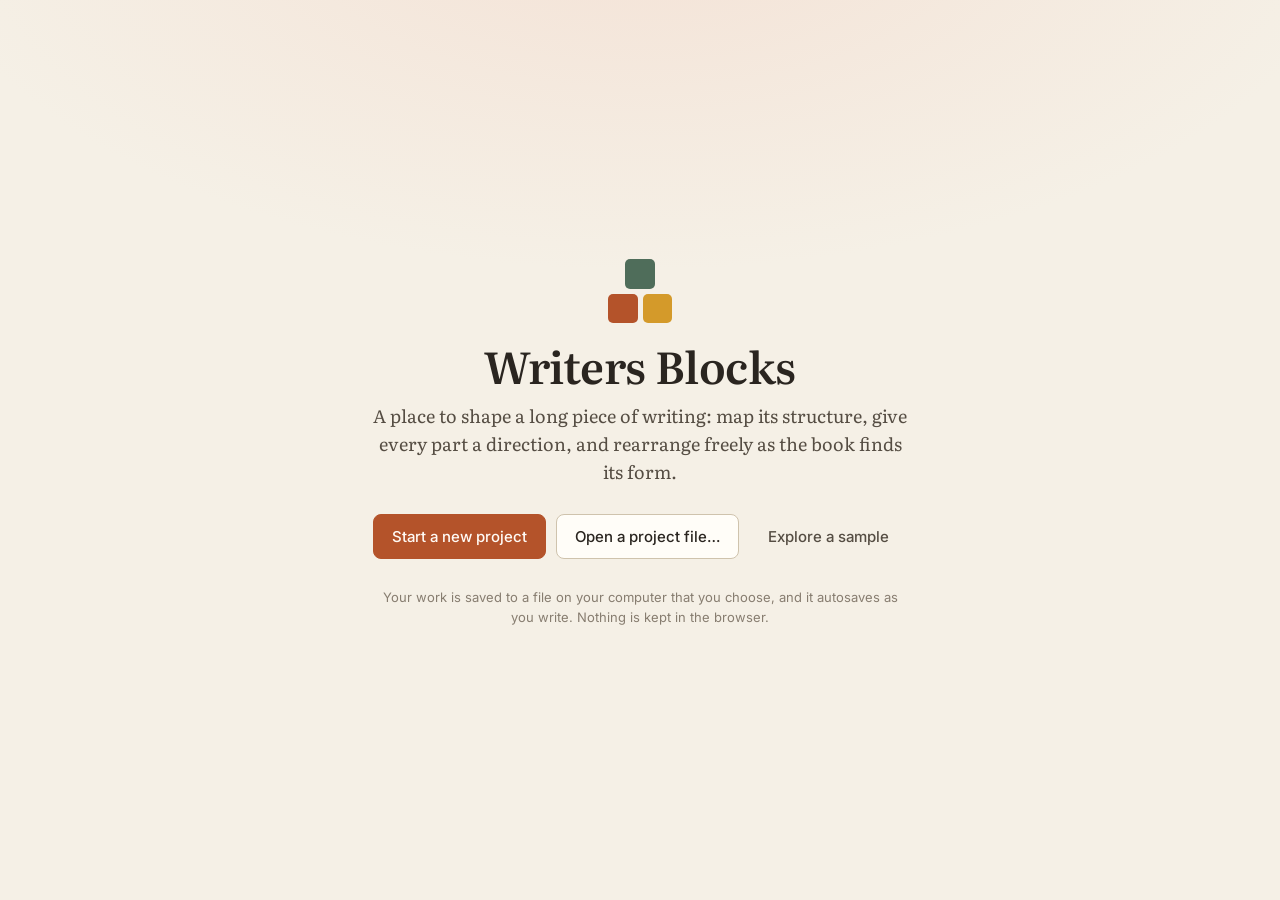
==== index.html @ 1c808b53 "Writers Blocks: structured long-form writing workspace Tree of parts/chapters/sections with synopsis" ====
<!doctype html>
<html lang="en">
<head>
  <meta charset="utf-8">
  <meta name="viewport" content="width=device-width, initial-scale=1">
  <title>Writers Blocks</title>
  <meta name="description" content="Organize, restructure and draft long-form writing: books, stories, essays.">
  <link rel="icon" href="data:image/svg+xml,<svg xmlns='http://www.w3.org/2000/svg' viewBox='0 0 32 32'><rect x='3' y='17' width='12' height='12' rx='2' fill='%23b4532a'/><rect x='17' y='17' width='12' height='12' rx='2' fill='%23d9a441'/><rect x='10' y='3' width='12' height='12' rx='2' fill='%234f6d5a'/></svg>">
  <link rel="preconnect" href="https://fonts.googleapis.com">
  <link rel="preconnect" href="https://fonts.gstatic.com" crossorigin>
  <link href="https://fonts.googleapis.com/css2?family=Inter:wght@400;500;600&family=Literata:ital,opsz,wght@0,7..72,400;0,7..72,600;1,7..72,400&display=swap" rel="stylesheet">
  <link rel="stylesheet" href="css/styles.css">
  <script>
    try { const t = localStorage.getItem('wb-theme'); if (t && t !== 'auto') document.documentElement.dataset.theme = t; } catch {}
  </script>
</head>
<body>
  <div id="app"></div>
  <div id="toast" role="status" aria-live="polite"></div>
  <script type="module" src="js/app.js"></script>
</body>
</html>
---- css/styles.css ----
:root {
  --bg: #f5f0e6;
  --surface: #fffdf8;
  --surface-2: #efe8da;
  --surface-3: #e7dfcd;
  --ink: #2a2520;
  --ink-2: #554d43;
  --muted: #877d70;
  --line: #e1d8c6;
  --line-strong: #cfc3ad;
  --accent: #b4532a;
  --accent-ink: #fffaf5;
  --accent-soft: #f4e2d6;
  --danger: #b3261e;
  --shadow: 0 1px 2px rgb(60 40 20 / .06), 0 4px 14px rgb(60 40 20 / .06);
  --shadow-lg: 0 10px 40px rgb(40 25 10 / .18);

  --s-idea: #a39a88;
  --s-outlined: #5b7fa6;
  --s-drafting: #d49a2a;
  --s-revising: #8a6bb0;
  --s-done: #4f8a5b;

  --t-part: #4f6d5a;
  --t-chapter: #b4532a;
  --t-section: #8a7d6b;

  --ui: 'Inter', system-ui, -apple-system, 'Segoe UI', sans-serif;
  --serif: 'Literata', 'Iowan Old Style', Georgia, serif;
  --editor-size: 19px;
  --radius: 10px;
  color-scheme: light;
}

@media (prefers-color-scheme: dark) {
  :root:not([data-theme="light"]) {
    --bg: #1b1916; --surface: #23201c; --surface-2: #2c2823; --surface-3: #36312a;
    --ink: #ede6d9; --ink-2: #c7bdae; --muted: #948a7a; --line: #38332c; --line-strong: #4a443b;
    --accent: #e27d51; --accent-ink: #1b1916; --accent-soft: #3e2a1f; --danger: #f2887f;
    --shadow: 0 1px 2px rgb(0 0 0 / .3), 0 4px 14px rgb(0 0 0 / .25);
    --s-idea: #8f8676; --t-part: #7fa38b; --t-chapter: #e27d51; --t-section: #a89a86;
    color-scheme: dark;
  }
}
:root[data-theme="dark"] {
  --bg: #1b1916; --surface: #23201c; --surface-2: #2c2823; --surface-3: #36312a;
  --ink: #ede6d9; --ink-2: #c7bdae; --muted: #948a7a; --line: #38332c; --line-strong: #4a443b;
  --accent: #e27d51; --accent-ink: #1b1916; --accent-soft: #3e2a1f; --danger: #f2887f;
  --shadow: 0 1px 2px rgb(0 0 0 / .3), 0 4px 14px rgb(0 0 0 / .25);
  --s-idea: #8f8676; --t-part: #7fa38b; --t-chapter: #e27d51; --t-section: #a89a86;
  color-scheme: dark;
}

* { box-sizing: border-box; }
html, body { margin: 0; height: 100%; }
body { background: var(--bg); color: var(--ink); font: 14px/1.45 var(--ui); -webkit-font-smoothing: antialiased; }
button, input, select, textarea { font: inherit; color: inherit; }
button { cursor: pointer; }
a { color: var(--accent); }
.icon { width: 16px; height: 16px; fill: none; stroke: currentColor; stroke-width: 1.8; stroke-linecap: round; stroke-linejoin: round; flex: none; }
.spacer { flex: 1; }
.muted { color: var(--muted); }
.small { font-size: 12.5px; }
.eyebrow { font-size: 11px; letter-spacing: .08em; text-transform: uppercase; color: var(--muted); font-weight: 600; display: inline-flex; align-items: center; gap: 4px; }
.eyebrow .icon { width: 13px; height: 13px; }
.empty { color: var(--muted); text-align: center; padding: 24px; }
kbd { font: 11px var(--ui); color: var(--muted); }

/* ---------- buttons & inputs ---------- */
.btn { display: inline-flex; align-items: center; gap: 6px; padding: 8px 14px; border-radius: 8px; border: 1px solid var(--line-strong); background: var(--surface); color: var(--ink); font-weight: 500; white-space: nowrap; transition: background .12s, border-color .12s; }
.btn:hover { background: var(--surface-2); }
.btn:disabled { opacity: .45; cursor: default; }
.btn.small { padding: 5px 10px; font-size: 12.5px; }
.btn.primary { background: var(--accent); border-color: var(--accent); color: var(--accent-ink); }
.btn.primary:hover { filter: brightness(1.06); }
.btn.ghost { border-color: transparent; background: transparent; color: var(--ink-2); }
.btn.ghost:hover { background: var(--surface-2); }
.btn.danger { background: var(--danger); border-color: var(--danger); color: #fff; }
.btn.danger-ghost { color: var(--danger); }
.btn .icon { width: 14px; height: 14px; }
.link { background: none; border: 0; padding: 0; color: var(--accent); font-weight: 500; font-size: 12.5px; }
.link:hover { text-decoration: underline; }
.icon-btn { display: inline-grid; place-items: center; width: 32px; height: 32px; border-radius: 8px; border: 0; background: transparent; color: var(--ink-2); }
.icon-btn:hover { background: var(--surface-2); color: var(--ink); }
.icon-btn.small { width: 26px; height: 26px; }
:where(input:not([type=checkbox]):not([type=range]), select, textarea) {
  background: var(--surface); border: 1px solid var(--line); border-radius: 7px; padding: 6px 9px; outline: none; width: 100%;
}
input:focus, select:focus, textarea:focus { border-color: var(--accent); box-shadow: 0 0 0 3px var(--accent-soft); }
textarea { resize: none; line-height: 1.45; }
:focus-visible { outline: 2px solid var(--accent); outline-offset: 2px; }

/* ---------- welcome ---------- */
.welcome { min-height: 100%; display: grid; place-items: center; padding: 32px 16px;
  background: radial-gradient(1200px 600px at 50% -10%, var(--accent-soft), transparent 60%), var(--bg); }
.welcome-card { max-width: 540px; text-align: center; }
.welcome h1 { font: 600 44px/1.1 var(--serif); margin: 18px 0 12px; letter-spacing: -.01em; }
.lede { font: 18px/1.55 var(--serif); color: var(--ink-2); margin: 0 0 28px; }
.welcome-actions { display: flex; flex-wrap: wrap; justify-content: center; gap: 10px; }
.welcome-actions .btn { padding: 11px 18px; font-size: 15px; }
.fine { color: var(--muted); font-size: 13px; margin-top: 28px; line-height: 1.55; }
.logo-blocks { display: inline-grid; grid-template-columns: 1fr 1fr; gap: 5px; width: 64px; }
.logo-blocks i { display: block; aspect-ratio: 1; border-radius: 5px; }
.logo-blocks i:nth-child(1) { grid-column: 1 / span 2; justify-self: center; width: calc(50% - 2.5px); background: var(--t-part); }
.logo-blocks i:nth-child(2) { background: var(--accent); }
.logo-blocks i:nth-child(3) { background: var(--s-drafting); }
.logo-blocks.small { width: 22px; gap: 2px; }
.logo-blocks.small i { border-radius: 2px; }
.logo-blocks.small i:nth-child(1) { width: calc(50% - 1px); }

/* ---------- shell ---------- */
#app { height: 100%; display: flex; flex-direction: column; }
.topbar { display: flex; align-items: center; gap: 10px; padding: 8px 14px; border-bottom: 1px solid var(--line); background: var(--surface); flex: none; }
.brand { display: grid; place-items: center; padding: 0 4px; }
.book-title { border: 1px solid transparent !important; background: transparent !important; font: 600 16px var(--serif) !important; max-width: 280px; box-shadow: none !important; }
.book-title:hover, .book-title:focus { border-color: var(--line) !important; background: var(--surface) !important; }
.tabs { display: flex; background: var(--surface-2); border-radius: 9px; padding: 3px; gap: 2px; }
.tab { border: 0; background: transparent; padding: 5px 13px; border-radius: 7px; color: var(--ink-2); font-weight: 500; font-size: 13px; }
.tab.active { background: var(--surface); color: var(--ink); box-shadow: var(--shadow); }
.status { display: flex; align-items: center; gap: 10px; font-size: 12.5px; color: var(--muted); }
.status .total { font-variant-numeric: tabular-nums; }
.status .saved { display: inline-flex; align-items: center; gap: 3px; max-width: 220px; overflow: hidden; text-overflow: ellipsis; white-space: nowrap; }
.status .saved .icon { color: var(--s-done); width: 14px; height: 14px; }
.status .saved.pending { font-style: italic; }

.menu { position: relative; }
.menu summary { list-style: none; }
.menu summary::-webkit-details-marker { display: none; }
.menu-pop { position: absolute; top: calc(100% + 6px); left: 0; z-index: 20; min-width: 240px; background: var(--surface); border: 1px solid var(--line); border-radius: 10px; box-shadow: var(--shadow-lg); padding: 5px; }
.menu-pop button { display: flex; width: 100%; justify-content: space-between; align-items: center; text-align: left; border: 0; background: none; padding: 7px 10px; border-radius: 6px; }
.menu-pop button:hover { background: var(--surface-2); }
.menu-pop hr { border: 0; border-top: 1px solid var(--line); margin: 4px 0; }

.workspace { flex: 1; min-height: 0; display: grid; grid-template-columns: 270px minmax(0, 1fr) 310px; }
body.focus .binder, body.focus .inspector { display: none; }
body.focus .workspace { grid-template-columns: 1fr; }
body.focus .topbar { opacity: .25; transition: opacity .2s; }
body.focus .topbar:hover { opacity: 1; }
body.focus .direction, body.focus .crumbs, body.focus .contains, body.focus .write-foot { display: none; }

/* ---------- binder ---------- */
.binder { border-right: 1px solid var(--line); background: var(--surface-2); display: flex; flex-direction: column; min-height: 0; }
.binder-search { position: relative; padding: 10px 10px 6px; }
.binder-search .icon { position: absolute; left: 20px; top: 50%; transform: translateY(-30%); color: var(--muted); width: 14px; height: 14px; }
.binder-search input { padding-left: 30px; background: var(--surface); }
.tree { flex: 1; overflow: auto; padding: 4px 6px 16px; }
.row { position: relative; display: flex; align-items: center; gap: 6px; width: 100%; padding: 5px 8px 5px calc(6px + var(--depth, 0) * 16px); border-radius: 7px; cursor: pointer; border: 0; background: none; text-align: left; min-height: 30px; }
.row:hover { background: var(--surface-3); }
.row.selected { background: var(--surface); box-shadow: var(--shadow); }
.row.root { font-weight: 600; font-family: var(--serif); font-size: 15px; margin-bottom: 4px; }
.row.type-part .row-title { font-weight: 600; }
.row.type-chapter .row-title { font-weight: 500; }
.row.type-section .row-title { color: var(--ink-2); }
.row-title { flex: 1; overflow: hidden; text-overflow: ellipsis; white-space: nowrap; }
.row .wc { font-size: 11px; color: var(--muted); font-variant-numeric: tabular-nums; }
.row .type-icon { color: var(--muted); }
.row-add { display: none; border: 0; background: var(--surface); border-radius: 5px; width: 20px; height: 20px; padding: 0; place-items: center; color: var(--ink-2); }
.row-add .icon { width: 13px; height: 13px; }
.row:hover .row-add { display: grid; }
.row:hover .wc { display: none; }
.caret { border: 0; background: none; width: 16px; height: 16px; padding: 0; display: grid; place-items: center; color: var(--muted); transition: transform .15s; }
.caret .icon { width: 12px; height: 12px; }
.caret.open { transform: rotate(90deg); }
.caret.hidden { visibility: hidden; }
.dot { width: 8px; height: 8px; border-radius: 50%; flex: none; background: var(--s-idea); }
.status-idea { --s: var(--s-idea); } .status-outlined { --s: var(--s-outlined); } .status-drafting { --s: var(--s-drafting); } .status-revising { --s: var(--s-revising); } .status-done { --s: var(--s-done); }
.dot[class*=status-] { background: var(--s); }
.add-row { display: flex; align-items: center; gap: 6px; margin: 6px 4px; padding: 6px 8px; border: 1px dashed var(--line-strong); border-radius: 7px; background: none; color: var(--muted); width: calc(100% - 8px); font-size: 12.5px; }
.add-row:hover { color: var(--ink); border-color: var(--muted); }
.notebook-link { border-top: 1px solid var(--line); border-radius: 0; padding: 12px 14px; min-height: 44px; }
.dragging { opacity: .4; }
.drop-before { box-shadow: inset 0 2px 0 var(--accent) !important; }
.drop-after { box-shadow: inset 0 -2px 0 var(--accent) !important; }
.drop-inside { background: var(--accent-soft) !important; outline: 1px dashed var(--accent); }
.card.drop-before { box-shadow: -3px 0 0 var(--accent), var(--shadow) !important; }
.card.drop-after { box-shadow: 3px 0 0 var(--accent), var(--shadow) !important; }

/* ---------- main ---------- */
.main { overflow: auto; min-width: 0; }
.write, .board, .outline, .notebook { padding: 28px clamp(16px, 5vw, 64px) 80px; }
.write { max-width: 820px; margin: 0 auto; }
body.focus .write { padding-top: 12vh; }
.crumbs { display: flex; flex-wrap: wrap; align-items: center; gap: 4px; font-size: 12.5px; color: var(--muted); margin-bottom: 10px; }
.crumb { border: 0; background: none; padding: 2px 4px; border-radius: 4px; color: var(--muted); }
button.crumb:hover { background: var(--surface-2); color: var(--ink); }
.crumb.current { color: var(--ink-2); }
.sep { opacity: .6; }
.title-row { display: flex; align-items: center; gap: 10px; }
.type-badge { font-size: 10.5px; font-weight: 600; text-transform: uppercase; letter-spacing: .08em; padding: 3px 7px; border-radius: 5px; color: #fff; flex: none; }
.type-badge.type-part { background: var(--t-part); }
.type-badge.type-chapter { background: var(--t-chapter); }
.type-badge.type-section { background: var(--t-section); }
.title-input { border: 1px solid transparent !important; background: transparent !important; box-shadow: none !important; font: 600 30px/1.2 var(--serif) !important; padding: 4px 6px !important; margin-left: -6px; }
.title-input:hover { border-color: var(--line) !important; }
.author-input { border: 0 !important; background: transparent !important; box-shadow: none !important; font: italic 16px var(--serif) !important; color: var(--ink-2); padding: 0 !important; margin: 2px 0 18px; }

.direction { margin: 16px 0 18px; background: var(--surface); border: 1px solid var(--line); border-radius: var(--radius); padding: 0 16px; }
.direction summary { cursor: pointer; padding: 11px 0; font-weight: 600; font-size: 12px; letter-spacing: .08em; text-transform: uppercase; color: var(--muted); list-style-position: inside; white-space: nowrap; overflow: hidden; text-overflow: ellipsis; }
.summary-peek { text-transform: none; letter-spacing: 0; font-weight: 400; font-family: var(--serif); font-style: italic; font-size: 14px; }
.direction[open] { padding-bottom: 14px; }
.direction-grid { display: grid; grid-template-columns: 1fr 1fr; gap: 12px; }
.direction-grid.wide { margin: 8px 0 22px; }
.field { display: flex; flex-direction: column; gap: 4px; margin-top: 10px; }
.direction-grid .field { margin-top: 0; }
.field-label { font-size: 11.5px; font-weight: 600; color: var(--ink-2); }
.field textarea { font-family: var(--serif); font-size: 14.5px; background: var(--bg); }
.neighbors { display: grid; grid-template-columns: 1fr 1fr; gap: 12px; margin-top: 12px; }
.neighbor { display: flex; flex-direction: column; gap: 2px; text-align: left; padding: 9px 12px; border: 1px dashed var(--line-strong); border-radius: 8px; background: none; font-size: 13px; min-width: 0; }
.neighbor:not(.empty):hover { border-style: solid; background: var(--bg); }
.neighbor .muted { overflow: hidden; display: -webkit-box; -webkit-line-clamp: 2; -webkit-box-orient: vertical; font-family: var(--serif); }
.neighbor.empty { cursor: default; opacity: .7; }

.contains { margin: 0 0 18px; }
.contains-head { display: flex; justify-content: space-between; align-items: baseline; font-size: 12px; font-weight: 600; letter-spacing: .06em; text-transform: uppercase; color: var(--muted); margin-bottom: 6px; }
.contains-list { list-style: none; margin: 0; padding: 0; border: 1px solid var(--line); border-radius: var(--radius); background: var(--surface); overflow: hidden; }
.contains-list li + li { border-top: 1px solid var(--line); }
.contains-item { display: flex; align-items: baseline; gap: 8px; width: 100%; padding: 9px 12px; border: 0; background: none; text-align: left; }
.contains-item:hover { background: var(--bg); }
.contains-item .muted { flex: 1; overflow: hidden; white-space: nowrap; text-overflow: ellipsis; font-family: var(--serif); }
.contains-item .wc { font-size: 11.5px; color: var(--muted); }

.toolbar { position: sticky; top: 0; z-index: 5; display: flex; align-items: center; gap: 2px; padding: 6px; margin: 0 -6px; background: color-mix(in srgb, var(--bg) 92%, transparent); backdrop-filter: blur(6px); border-bottom: 1px solid var(--line); }
.tb { border: 0; background: none; min-width: 30px; height: 30px; border-radius: 6px; font-family: var(--serif); font-size: 15px; color: var(--ink-2); display: inline-flex; align-items: center; justify-content: center; gap: 5px; }
.tb.wide { padding: 0 9px; font-family: var(--ui); font-size: 12.5px; font-weight: 500; }
.tb:hover { background: var(--surface-2); color: var(--ink); }
.tb-sep { width: 1px; height: 18px; background: var(--line-strong); margin: 0 6px; }
.tb-count { font-size: 12px; color: var(--muted); font-variant-numeric: tabular-nums; }

.editor { min-height: 50vh; outline: none; padding: 22px 0 40px; }
.prose { font: var(--editor-size)/1.75 var(--serif); color: var(--ink); }
.prose p { margin: 0 0 1em; }
.prose h2 { font-size: 1.25em; margin: 1.4em 0 .6em; }
.prose blockquote { margin: 1em 0; padding-left: 1em; border-left: 3px solid var(--line-strong); color: var(--ink-2); font-style: italic; }
.prose hr { border: 0; text-align: center; margin: 1.6em 0; height: 1em; }
.prose hr::after { content: '✱  ✱  ✱'; color: var(--muted); letter-spacing: .4em; font-size: .8em; }
.editor:empty::before { content: attr(data-placeholder); color: var(--muted); font-style: italic; }
.write-foot { display: flex; gap: 8px; justify-content: space-between; border-top: 1px solid var(--line); padding-top: 14px; }

/* overview */
.overview .title-input { font-size: 38px !important; }
.stats { display: grid; grid-template-columns: repeat(4, 1fr); gap: 10px; }
.stat { background: var(--surface); border: 1px solid var(--line); border-radius: var(--radius); padding: 12px 14px; }
.stat-num { font: 600 24px var(--serif); font-variant-numeric: tabular-nums; }
.stat-num.input { border: 0 !important; padding: 0 !important; background: transparent !important; box-shadow: none !important; }
.stat-label { font-size: 12px; color: var(--muted); }
.progress { height: 6px; border-radius: 3px; background: var(--surface-3); overflow: hidden; margin: 14px 0 10px; }
.progress.small { height: 4px; margin: 10px 0 4px; }
.progress-bar { height: 100%; background: var(--accent); border-radius: 3px; transition: width .3s; }
.status-strip { display: flex; gap: 3px; border-radius: 6px; overflow: hidden; }
.seg { background: var(--s); color: #fff; font-size: 11px; font-weight: 600; padding: 4px 8px; white-space: nowrap; overflow: hidden; min-width: 0; }
.section-head { font: 600 13px var(--ui); text-transform: uppercase; letter-spacing: .08em; color: var(--muted); margin: 28px 0 10px; }
.part-cards { display: grid; grid-template-columns: repeat(auto-fill, minmax(220px, 1fr)); gap: 12px; }
.part-card { display: flex; flex-direction: column; gap: 6px; text-align: left; background: var(--surface); border: 1px solid var(--line); border-left: 4px solid var(--t-part); border-radius: var(--radius); padding: 14px; box-shadow: var(--shadow); }
.part-card:hover { border-color: var(--line-strong); border-left-color: var(--t-part); }
.part-card strong { font: 600 17px var(--serif); }
.part-card .muted { font-family: var(--serif); }
.part-card .wc { font-size: 12px; color: var(--muted); margin-top: auto; }
.part-card.add { align-items: center; justify-content: center; flex-direction: row; border: 1px dashed var(--line-strong); box-shadow: none; color: var(--muted); background: none; }

/* ---------- board ---------- */
.board-head { margin-bottom: 18px; }
.board-head h2, .outline-head h2 { font: 600 28px var(--serif); margin: 6px 0 4px; }
.board-head p, .outline-head p { margin: 0; max-width: 70ch; }
.cards { display: grid; grid-template-columns: repeat(auto-fill, minmax(230px, 1fr)); gap: 14px; }
.card { position: relative; display: flex; flex-direction: column; gap: 6px; background: var(--surface); border: 1px solid var(--line); border-top: 4px solid var(--s); border-radius: 8px; padding: 10px 12px 10px; box-shadow: var(--shadow); cursor: grab; min-height: 180px;
  background-image: repeating-linear-gradient(transparent 0 27px, color-mix(in srgb, var(--s-outlined) 12%, transparent) 27px 28px); background-position: 0 58px; }
.card.selected { outline: 2px solid var(--accent); outline-offset: 1px; }
.card-top { display: flex; align-items: center; gap: 6px; font-size: 11.5px; }
.card-num { font-weight: 600; color: var(--muted); }
.pill { font-size: 10.5px; font-weight: 600; color: var(--s); background: color-mix(in srgb, var(--s) 14%, transparent); padding: 1px 7px; border-radius: 99px; }
.card .wc { color: var(--muted); font-variant-numeric: tabular-nums; }
.card input, .card textarea { border: 0; background: transparent; padding: 2px 0; box-shadow: none !important; border-radius: 0; }
.card-title { font: 600 16px var(--serif); }
.card-syn { font: 14px/28px var(--serif); padding: 0 !important; }
.card-purpose { font: italic 13px/1.4 var(--serif); color: var(--ink-2); }
.card-foot { display: flex; gap: 8px; margin-top: auto; padding-top: 4px; }
.card.add { align-items: center; justify-content: center; flex-direction: row; border: 1px dashed var(--line-strong); box-shadow: none; background: none; color: var(--muted); cursor: pointer; font-weight: 500; }
.card.add:hover { color: var(--ink); border-color: var(--muted); }

/* ---------- outline ---------- */
.outline-head { margin-bottom: 16px; }
.seg-control { display: inline-flex; margin-top: 12px; background: var(--surface-2); padding: 3px; border-radius: 8px; }
.seg-control button { border: 0; background: none; padding: 4px 11px; border-radius: 6px; font-size: 12.5px; color: var(--ink-2); }
.seg-control button.active { background: var(--surface); color: var(--ink); box-shadow: var(--shadow); }
.outline-grid { border: 1px solid var(--line); border-radius: var(--radius); background: var(--surface); overflow: hidden; }
.o-row { display: grid; grid-template-columns: minmax(200px, 1.1fr) 1.6fr 1.3fr 110px 70px; align-items: start; border-top: 1px solid var(--line); }
.o-row > * { min-width: 0; }
.o-row.o-head { border-top: 0; background: var(--surface-2); font-size: 11.5px; font-weight: 600; color: var(--muted); text-transform: uppercase; letter-spacing: .06em; }
.o-row.o-head > div { padding: 8px 10px; }
.o-row.selected { background: color-mix(in srgb, var(--accent-soft) 45%, transparent); }
.o-row input, .o-row textarea, .o-row select { border: 0; background: transparent; border-radius: 0; padding: 9px 10px; box-shadow: none !important; }
.o-row textarea { font-family: var(--serif); font-size: 14px; }
.o-row input:focus, .o-row textarea:focus { background: var(--bg); }
.o-title { display: flex; align-items: center; padding-left: calc(10px + var(--depth) * 16px); }
.o-title .dot { margin-right: 2px; }
.o-row.type-part { background: color-mix(in srgb, var(--t-part) 8%, transparent); }
.o-row.type-part .o-title input { font-weight: 700; font-family: var(--serif); font-size: 15px; }
.o-row.type-chapter .o-title input { font-weight: 600; }
.o-words { padding: 10px; text-align: right; font-variant-numeric: tabular-nums; color: var(--ink-2); }
.status-select { color: var(--s) !important; font-weight: 600; font-size: 12.5px; }

/* ---------- notebook ---------- */
.capture-wrap { display: flex; flex-direction: column; gap: 8px; align-items: flex-end; max-width: 760px; margin-bottom: 20px; }
.capture { font: 16px/1.6 var(--serif); padding: 14px 16px !important; background: var(--surface) !important; box-shadow: var(--shadow); border-radius: var(--radius) !important; }
.note-filter { max-width: 300px; margin-bottom: 16px; }
.notes { columns: 260px; column-gap: 14px; }
.note { break-inside: avoid; margin-bottom: 14px; background: #fff7d6; border: 1px solid #eadfb4; border-radius: 4px 4px 12px 4px; padding: 12px 12px 8px; box-shadow: var(--shadow); cursor: grab; transform: rotate(-.3deg); }
.note:nth-child(3n) { transform: rotate(.4deg); background: #fdf0e4; border-color: #ecd9c4; }
.note:nth-child(3n+1) { background: #eef3e6; border-color: #d6e0c8; }
:root[data-theme="dark"] .note { background: #37331f; border-color: #4a4428; }
:root[data-theme="dark"] .note:nth-child(3n) { background: #3a2c22; border-color: #4f3b2d; }
:root[data-theme="dark"] .note:nth-child(3n+1) { background: #2b3325; border-color: #3b4632; }
@media (prefers-color-scheme: dark) {
  :root:not([data-theme="light"]) .note { background: #37331f; border-color: #4a4428; }
  :root:not([data-theme="light"]) .note:nth-child(3n) { background: #3a2c22; border-color: #4f3b2d; }
  :root:not([data-theme="light"]) .note:nth-child(3n+1) { background: #2b3325; border-color: #3b4632; }
}
.note textarea { border: 0; background: transparent; padding: 0; font: 15px/1.55 var(--serif); box-shadow: none !important; }
.note-foot { display: flex; align-items: center; gap: 6px; margin-top: 6px; }
.note .place { width: auto; max-width: 150px; font-size: 12px; padding: 3px 6px; background: transparent; border-color: color-mix(in srgb, var(--ink) 15%, transparent); }

/* ---------- inspector ---------- */
.inspector { border-left: 1px solid var(--line); background: var(--surface); overflow: auto; padding: 14px 16px 40px; display: flex; flex-direction: column; gap: 22px; }
.panel-head { display: flex; flex-direction: column; gap: 2px; margin-bottom: 10px; }
.panel-title { font: 600 16px var(--serif); overflow: hidden; text-overflow: ellipsis; white-space: nowrap; }
.kv { display: grid; grid-template-columns: 70px 1fr; gap: 8px 10px; align-items: center; }
.kv label { font-size: 12px; color: var(--ink-2); font-weight: 500; }
.kv select, .kv input { padding: 5px 8px; }
.actions { display: flex; flex-wrap: wrap; gap: 6px; margin-top: 14px; }
.assistant.off { background: var(--bg); border-radius: var(--radius); padding: 12px; }
.ai-actions { display: flex; flex-direction: column; gap: 6px; }
.ai-btn { display: flex; flex-direction: column; align-items: flex-start; gap: 1px; text-align: left; padding: 8px 10px; border: 1px solid var(--line); border-radius: 8px; background: var(--bg); }
.ai-btn:hover:not(:disabled) { border-color: var(--accent); }
.ai-btn:disabled { opacity: .5; }
.ai-btn strong { font-weight: 600; font-size: 13px; }
.ai-btn span { font-size: 11.5px; color: var(--muted); }
.ask { display: flex; flex-direction: column; gap: 6px; align-items: flex-end; margin-top: 10px; }
.ai-result { margin-top: 14px; border: 1px solid var(--line); border-left: 3px solid var(--accent); border-radius: 8px; padding: 10px 12px; background: var(--bg); font-size: 13.5px; }
.ai-result.loading { display: flex; align-items: center; gap: 10px; color: var(--muted); }
.ai-result-head { display: flex; justify-content: space-between; align-items: center; margin: -4px -6px 4px 0; }
.ai-body { font-family: var(--serif); line-height: 1.55; }
.ai-body p { margin: 0 0 .6em; }
.ai-body h4 { font: 600 13px var(--ui); margin: .8em 0 .3em; }
.ai-body ul, .ai-body ol { padding-left: 1.2em; margin: 0 0 .6em; }
.ai-body li { margin-bottom: .3em; }
.suggest { margin-bottom: 10px; }
.suggest p { font-family: var(--serif); margin: 3px 0 6px; }
.pieces { padding-left: 0; list-style: none; margin: 8px 0 10px; display: flex; flex-direction: column; gap: 8px; }
.pieces label { display: flex; gap: 8px; align-items: flex-start; font-family: var(--serif); font-size: 13px; }
.pieces input { margin-top: 3px; }
.error-text { color: var(--danger); margin: 0; }
.spinner { width: 16px; height: 16px; border: 2px solid var(--line-strong); border-top-color: var(--accent); border-radius: 50%; animation: spin .8s linear infinite; }
@keyframes spin { to { transform: rotate(360deg); } }

/* ---------- dialog & toast ---------- */
dialog.settings { border: 1px solid var(--line); border-radius: 14px; background: var(--surface); color: var(--ink); padding: 20px 22px; width: min(480px, calc(100vw - 32px)); box-shadow: var(--shadow-lg); }
dialog::backdrop { background: rgb(20 15 10 / .35); }
.dlg-head { display: flex; justify-content: space-between; align-items: center; }
.dlg-head h2 { font: 600 22px var(--serif); margin: 0; }
dialog h3 { font-size: 12px; text-transform: uppercase; letter-spacing: .08em; color: var(--muted); margin: 20px 0 10px; }
dialog .kv { grid-template-columns: 90px 1fr; }
.check { display: flex; gap: 8px; align-items: flex-start; margin: 10px 0; font-size: 13.5px; }
.check input { margin-top: 3px; }
.dlg-foot { display: flex; justify-content: flex-end; margin-top: 18px; }

#toast { position: fixed; left: 50%; bottom: 24px; transform: translate(-50%, 20px); opacity: 0; pointer-events: none; transition: .2s; background: var(--ink); color: var(--bg); padding: 10px 16px; border-radius: 10px; display: flex; gap: 14px; align-items: center; box-shadow: var(--shadow-lg); z-index: 50; max-width: calc(100vw - 32px); }
#toast.show { opacity: 1; transform: translate(-50%, 0); pointer-events: auto; }
#toast.error { background: var(--danger); color: #fff; }
#toast .link { color: var(--accent-soft); font-size: 13px; }

/* ---------- responsive ---------- */
@media (max-width: 1180px) {
  .workspace { grid-template-columns: 220px minmax(0, 1fr) 270px; }
}
@media (max-width: 960px) {
  .workspace { display: block; overflow: auto; }
  .binder { max-height: 38vh; border-right: 0; border-bottom: 1px solid var(--line); }
  .main { overflow: visible; }
  .inspector { border-left: 0; border-top: 1px solid var(--line); }
}
@media (max-width: 760px) {
  .topbar { flex-wrap: wrap; }
  .book-title { order: 1; flex: 1; max-width: none; }
  .tabs { order: 3; width: 100%; overflow-x: auto; }
  .status { order: 2; }
  .direction-grid, .neighbors { grid-template-columns: 1fr; }
  .stats { grid-template-columns: 1fr 1fr; }
  .outline-grid { overflow-x: auto; }
  .o-row { min-width: 720px; }
  .title-input { font-size: 24px !important; }
}
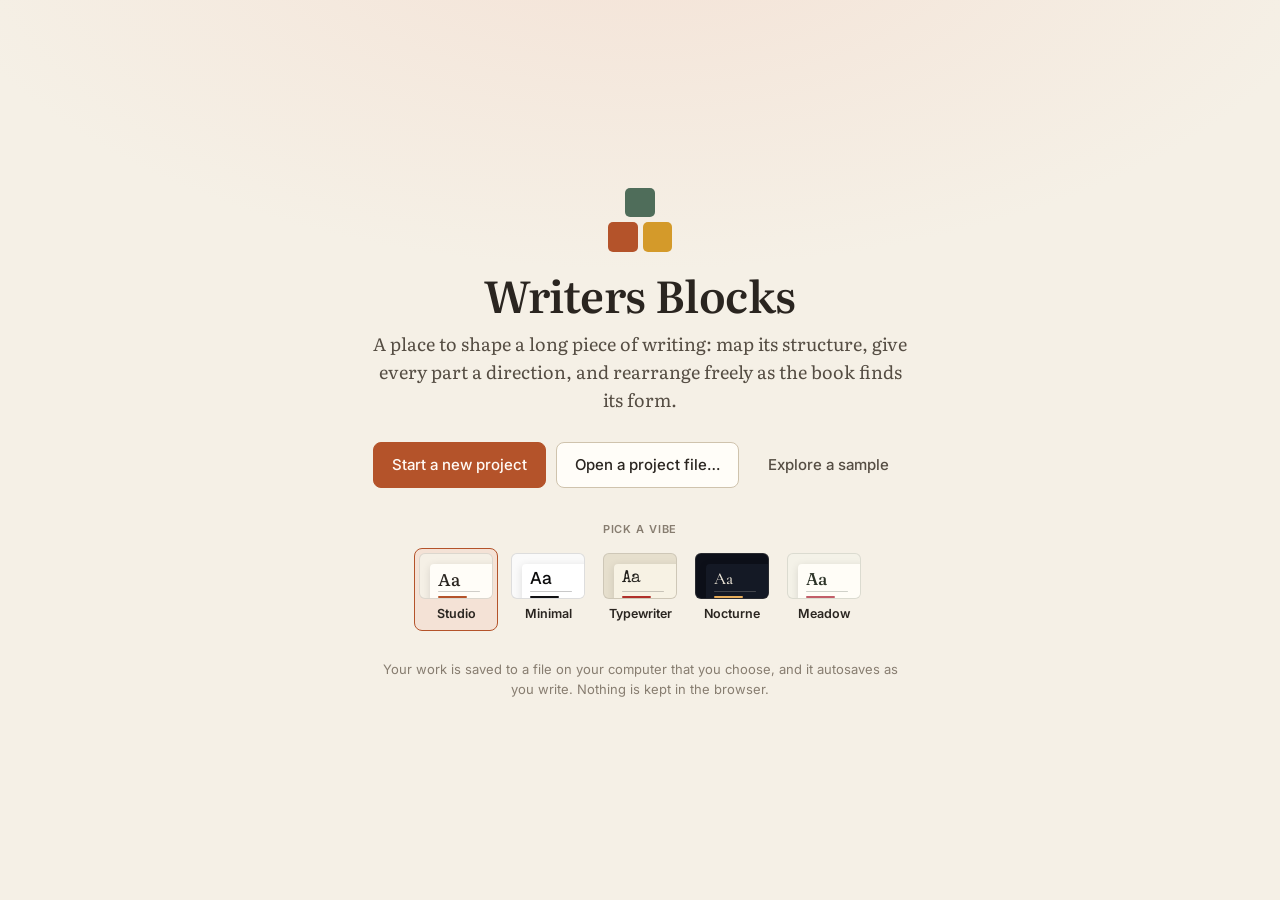
==== commit db86d92d: "Add skins: Studio, Minimal, Typewriter, Nocturne, Meadow Each skin overrides the shared design token" ====
--- a/index.html
+++ b/index.html
@@ -8,10 +8,18 @@
   <link rel="icon" href="data:image/svg+xml,<svg xmlns='http://www.w3.org/2000/svg' viewBox='0 0 32 32'><rect x='3' y='17' width='12' height='12' rx='2' fill='%23b4532a'/><rect x='17' y='17' width='12' height='12' rx='2' fill='%23d9a441'/><rect x='10' y='3' width='12' height='12' rx='2' fill='%234f6d5a'/></svg>">
   <link rel="preconnect" href="https://fonts.googleapis.com">
   <link rel="preconnect" href="https://fonts.gstatic.com" crossorigin>
-  <link href="https://fonts.googleapis.com/css2?family=Inter:wght@400;500;600&family=Literata:ital,opsz,wght@0,7..72,400;0,7..72,600;1,7..72,400&display=swap" rel="stylesheet">
+  <link href="https://fonts.googleapis.com/css2?family=Inter:wght@400;500;600&family=Literata:ital,opsz,wght@0,7..72,400;0,7..72,600;1,7..72,400&family=Geist:wght@400;500;600;700&family=Courier+Prime:ital,wght@0,400;0,700;1,400&family=Special+Elite&family=IBM+Plex+Mono:wght@400;500;600&family=EB+Garamond:ital,wght@0,400;0,600;1,400&family=Cormorant+Garamond:wght@500;600&family=Fraunces:ital,opsz,wght,SOFT,WONK@0,9..144,500,100,1;1,9..144,500,100,1&family=Lora:ital,wght@0,400;0,600;1,400&family=Nunito+Sans:wght@400;600;700&display=swap" rel="stylesheet">
   <link rel="stylesheet" href="css/styles.css">
+  <link rel="stylesheet" href="css/themes.css">
   <script>
-    try { const t = localStorage.getItem('wb-theme'); if (t && t !== 'auto') document.documentElement.dataset.theme = t; } catch {}
+    // Apply skin + light/dark before first paint (app.js keeps these in sync afterwards).
+    (() => {
+      let p = {};
+      try { p = JSON.parse(localStorage.getItem('wb-prefs') || '{}'); } catch {}
+      const d = document.documentElement, skin = p.skin || 'studio', theme = p.theme || 'auto';
+      const dark = skin === 'nocturne' || theme === 'dark' || (theme === 'auto' && matchMedia('(prefers-color-scheme: dark)').matches);
+      d.dataset.skin = skin; d.dataset.mode = dark ? 'dark' : 'light';
+    })();
   </script>
 </head>
 <body>
--- a/css/styles.css
+++ b/css/styles.css
@@ -1,3 +1,6 @@
+/* Design tokens. This block is the "Studio" skin in light mode; every other skin
+   (css/themes.css) overrides the same tokens. Dark mode is [data-mode="dark"], which
+   app.js resolves from the user's choice (auto/light/dark) and the system setting. */
 :root {
   --bg: #f5f0e6;
   --surface: #fffdf8;
@@ -26,34 +29,39 @@
   --t-section: #8a7d6b;
 
   --ui: 'Inter', system-ui, -apple-system, 'Segoe UI', sans-serif;
-  --serif: 'Literata', 'Iowan Old Style', Georgia, serif;
+  --serif: 'Literata', 'Iowan Old Style', Georgia, serif;   /* reading & writing text */
+  --display: var(--serif);                                  /* headings & titles */
+  --display-w: 600;
+  --ui-size: 14px;
   --editor-size: 19px;
+  --prose-scale: 1;
+  --prose-leading: 1.75;
+  --prose-width: 820px;
   --radius: 10px;
+  --radius-sm: 8px;
+  --texture: none;                                          /* background-image over --bg */
+  --glow: var(--accent-soft);                               /* welcome screen wash */
+  --binder-bg: var(--surface-2);
+  --topbar-bg: var(--surface);
+  --note-mix: 38%;
   color-scheme: light;
 }
-
-@media (prefers-color-scheme: dark) {
-  :root:not([data-theme="light"]) {
-    --bg: #1b1916; --surface: #23201c; --surface-2: #2c2823; --surface-3: #36312a;
-    --ink: #ede6d9; --ink-2: #c7bdae; --muted: #948a7a; --line: #38332c; --line-strong: #4a443b;
-    --accent: #e27d51; --accent-ink: #1b1916; --accent-soft: #3e2a1f; --danger: #f2887f;
-    --shadow: 0 1px 2px rgb(0 0 0 / .3), 0 4px 14px rgb(0 0 0 / .25);
-    --s-idea: #8f8676; --t-part: #7fa38b; --t-chapter: #e27d51; --t-section: #a89a86;
-    color-scheme: dark;
-  }
-}
-:root[data-theme="dark"] {
+:root[data-mode="dark"] {
   --bg: #1b1916; --surface: #23201c; --surface-2: #2c2823; --surface-3: #36312a;
   --ink: #ede6d9; --ink-2: #c7bdae; --muted: #948a7a; --line: #38332c; --line-strong: #4a443b;
   --accent: #e27d51; --accent-ink: #1b1916; --accent-soft: #3e2a1f; --danger: #f2887f;
   --shadow: 0 1px 2px rgb(0 0 0 / .3), 0 4px 14px rgb(0 0 0 / .25);
+  --shadow-lg: 0 10px 40px rgb(0 0 0 / .45);
   --s-idea: #8f8676; --t-part: #7fa38b; --t-chapter: #e27d51; --t-section: #a89a86;
+  --note-mix: 20%;
   color-scheme: dark;
 }
+html.skin-switching, html.skin-switching * { transition: background-color .35s, color .35s, border-color .35s, box-shadow .35s !important; }
 
 * { box-sizing: border-box; }
 html, body { margin: 0; height: 100%; }
-body { background: var(--bg); color: var(--ink); font: 14px/1.45 var(--ui); -webkit-font-smoothing: antialiased; }
+body { background: var(--texture), var(--bg); background-attachment: fixed; color: var(--ink); font: var(--ui-size)/1.45 var(--ui); -webkit-font-smoothing: antialiased; }
+::selection { background: color-mix(in srgb, var(--accent) 28%, transparent); }
 button, input, select, textarea { font: inherit; color: inherit; }
 button { cursor: pointer; }
 a { color: var(--accent); }
@@ -67,7 +75,7 @@
 kbd { font: 11px var(--ui); color: var(--muted); }
 
 /* ---------- buttons & inputs ---------- */
-.btn { display: inline-flex; align-items: center; gap: 6px; padding: 8px 14px; border-radius: 8px; border: 1px solid var(--line-strong); background: var(--surface); color: var(--ink); font-weight: 500; white-space: nowrap; transition: background .12s, border-color .12s; }
+.btn { display: inline-flex; align-items: center; gap: 6px; padding: 8px 14px; border-radius: var(--radius-sm); border: 1px solid var(--line-strong); background: var(--surface); color: var(--ink); font-weight: 500; white-space: nowrap; transition: background .12s, border-color .12s; }
 .btn:hover { background: var(--surface-2); }
 .btn:disabled { opacity: .45; cursor: default; }
 .btn.small { padding: 5px 10px; font-size: 12.5px; }
@@ -80,11 +88,11 @@
 .btn .icon { width: 14px; height: 14px; }
 .link { background: none; border: 0; padding: 0; color: var(--accent); font-weight: 500; font-size: 12.5px; }
 .link:hover { text-decoration: underline; }
-.icon-btn { display: inline-grid; place-items: center; width: 32px; height: 32px; border-radius: 8px; border: 0; background: transparent; color: var(--ink-2); }
+.icon-btn { display: inline-grid; place-items: center; width: 32px; height: 32px; border-radius: var(--radius-sm); border: 0; background: transparent; color: var(--ink-2); }
 .icon-btn:hover { background: var(--surface-2); color: var(--ink); }
 .icon-btn.small { width: 26px; height: 26px; }
 :where(input:not([type=checkbox]):not([type=range]), select, textarea) {
-  background: var(--surface); border: 1px solid var(--line); border-radius: 7px; padding: 6px 9px; outline: none; width: 100%;
+  background: var(--surface); border: 1px solid var(--line); border-radius: var(--radius-sm); padding: 6px 9px; outline: none; width: 100%;
 }
 input:focus, select:focus, textarea:focus { border-color: var(--accent); box-shadow: 0 0 0 3px var(--accent-soft); }
 textarea { resize: none; line-height: 1.45; }
@@ -92,9 +100,9 @@
 
 /* ---------- welcome ---------- */
 .welcome { min-height: 100%; display: grid; place-items: center; padding: 32px 16px;
-  background: radial-gradient(1200px 600px at 50% -10%, var(--accent-soft), transparent 60%), var(--bg); }
+  background: radial-gradient(1200px 600px at 50% -10%, var(--glow), transparent 60%), var(--texture), var(--bg); }
 .welcome-card { max-width: 540px; text-align: center; }
-.welcome h1 { font: 600 44px/1.1 var(--serif); margin: 18px 0 12px; letter-spacing: -.01em; }
+.welcome h1 { font: var(--display-w) 44px/1.1 var(--display); margin: 18px 0 12px; letter-spacing: -.01em; }
 .lede { font: 18px/1.55 var(--serif); color: var(--ink-2); margin: 0 0 28px; }
 .welcome-actions { display: flex; flex-wrap: wrap; justify-content: center; gap: 10px; }
 .welcome-actions .btn { padding: 11px 18px; font-size: 15px; }
@@ -110,12 +118,12 @@
 
 /* ---------- shell ---------- */
 #app { height: 100%; display: flex; flex-direction: column; }
-.topbar { display: flex; align-items: center; gap: 10px; padding: 8px 14px; border-bottom: 1px solid var(--line); background: var(--surface); flex: none; }
+.topbar { display: flex; align-items: center; gap: 10px; padding: 8px 14px; border-bottom: 1px solid var(--line); background: var(--topbar-bg); flex: none; position: relative; z-index: 10; }
 .brand { display: grid; place-items: center; padding: 0 4px; }
-.book-title { border: 1px solid transparent !important; background: transparent !important; font: 600 16px var(--serif) !important; max-width: 280px; box-shadow: none !important; }
+.book-title { border: 1px solid transparent !important; background: transparent !important; font: var(--display-w) 16px var(--display) !important; max-width: 280px; box-shadow: none !important; }
 .book-title:hover, .book-title:focus { border-color: var(--line) !important; background: var(--surface) !important; }
-.tabs { display: flex; background: var(--surface-2); border-radius: 9px; padding: 3px; gap: 2px; }
-.tab { border: 0; background: transparent; padding: 5px 13px; border-radius: 7px; color: var(--ink-2); font-weight: 500; font-size: 13px; }
+.tabs { display: flex; background: var(--surface-2); border-radius: var(--radius-sm); padding: 3px; gap: 2px; }
+.tab { border: 0; background: transparent; padding: 5px 13px; border-radius: calc(var(--radius-sm) - 2px); color: var(--ink-2); font-weight: 500; font-size: 13px; }
 .tab.active { background: var(--surface); color: var(--ink); box-shadow: var(--shadow); }
 .status { display: flex; align-items: center; gap: 10px; font-size: 12.5px; color: var(--muted); }
 .status .total { font-variant-numeric: tabular-nums; }
@@ -126,10 +134,36 @@
 .menu { position: relative; }
 .menu summary { list-style: none; }
 .menu summary::-webkit-details-marker { display: none; }
-.menu-pop { position: absolute; top: calc(100% + 6px); left: 0; z-index: 20; min-width: 240px; background: var(--surface); border: 1px solid var(--line); border-radius: 10px; box-shadow: var(--shadow-lg); padding: 5px; }
-.menu-pop button { display: flex; width: 100%; justify-content: space-between; align-items: center; text-align: left; border: 0; background: none; padding: 7px 10px; border-radius: 6px; }
-.menu-pop button:hover { background: var(--surface-2); }
+.menu-pop { position: absolute; top: calc(100% + 6px); left: 0; z-index: 20; min-width: 240px; background: var(--surface); border: 1px solid var(--line); border-radius: var(--radius-sm); box-shadow: var(--shadow-lg); padding: 5px; }
+.menu-pop > button { display: flex; width: 100%; justify-content: space-between; align-items: center; text-align: left; border: 0; background: none; padding: 7px 10px; border-radius: calc(var(--radius-sm) - 2px); }
+.menu-pop > button:hover { background: var(--surface-2); }
 .menu-pop hr { border: 0; border-top: 1px solid var(--line); margin: 4px 0; }
+.menu-pop.right { left: auto; right: 0; }
+.look-pop { width: 340px; padding: 14px; display: flex; flex-direction: column; gap: 10px; }
+.look-foot { display: flex; align-items: center; justify-content: space-between; border-top: 1px solid var(--line); padding-top: 12px; }
+.look-foot .seg-control, .kv .seg-control { margin: 0; justify-self: start; }
+.seg-control button { display: inline-flex; align-items: center; gap: 5px; }
+.seg-control button .icon { width: 13px; height: 13px; }
+.seg-control button:disabled { opacity: .45; cursor: default; }
+
+/* skin picker: each option previews its own colours and type, whatever skin is active */
+.skin-picker { display: grid; grid-template-columns: repeat(auto-fill, minmax(92px, 1fr)); gap: 8px; }
+.skin-opt { display: flex; flex-direction: column; align-items: stretch; gap: 3px; padding: 4px 4px 7px; border: 1px solid transparent; border-radius: var(--radius-sm); background: none; text-align: left; }
+.skin-opt:hover { background: var(--surface-2); }
+.skin-opt.on { border-color: var(--accent); background: var(--accent-soft); }
+.skin-swatch { position: relative; display: block; height: 58px; border-radius: calc(var(--radius-sm) - 2px); background: var(--sw-bg); border: 1px solid color-mix(in srgb, var(--sw-ink) 12%, transparent); overflow: hidden; margin-bottom: 3px; }
+.sw-card { position: absolute; left: 10px; right: -6px; top: 10px; bottom: -6px; background: var(--sw-card); border-radius: 4px; box-shadow: 0 2px 8px rgb(0 0 0 / .12); padding: 6px 8px; display: flex; flex-direction: column; gap: 4px; }
+.sw-card b { font: 500 17px/1 var(--sw-font); color: var(--sw-ink); }
+.sw-card i { display: block; height: 3px; border-radius: 2px; background: color-mix(in srgb, var(--sw-ink) 22%, transparent); width: 80%; }
+.sw-card i + i { width: 55%; background: var(--sw-accent); }
+.skin-name { font-weight: 600; font-size: 12.5px; padding: 0 3px; }
+.skin-vibe { font-size: 11px; color: var(--muted); line-height: 1.3; padding: 0 3px; }
+dialog.settings .skin-picker { margin-bottom: 14px; }
+.vibe { margin-top: 34px; display: flex; flex-direction: column; align-items: center; gap: 10px; }
+.skin-picker.compact { grid-template-columns: repeat(5, 84px); justify-content: center; }
+.skin-picker.compact .skin-swatch { height: 46px; }
+.skin-picker.compact .skin-name { text-align: center; }
+@media (max-width: 520px) { .skin-picker.compact { grid-template-columns: repeat(3, 84px); } }
 
 .workspace { flex: 1; min-height: 0; display: grid; grid-template-columns: 270px minmax(0, 1fr) 310px; }
 body.focus .binder, body.focus .inspector { display: none; }
@@ -139,7 +173,7 @@
 body.focus .direction, body.focus .crumbs, body.focus .contains, body.focus .write-foot { display: none; }
 
 /* ---------- binder ---------- */
-.binder { border-right: 1px solid var(--line); background: var(--surface-2); display: flex; flex-direction: column; min-height: 0; }
+.binder { border-right: 1px solid var(--line); background: var(--binder-bg); display: flex; flex-direction: column; min-height: 0; }
 .binder-search { position: relative; padding: 10px 10px 6px; }
 .binder-search .icon { position: absolute; left: 20px; top: 50%; transform: translateY(-30%); color: var(--muted); width: 14px; height: 14px; }
 .binder-search input { padding-left: 30px; background: var(--surface); }
@@ -147,7 +181,7 @@
 .row { position: relative; display: flex; align-items: center; gap: 6px; width: 100%; padding: 5px 8px 5px calc(6px + var(--depth, 0) * 16px); border-radius: 7px; cursor: pointer; border: 0; background: none; text-align: left; min-height: 30px; }
 .row:hover { background: var(--surface-3); }
 .row.selected { background: var(--surface); box-shadow: var(--shadow); }
-.row.root { font-weight: 600; font-family: var(--serif); font-size: 15px; margin-bottom: 4px; }
+.row.root { font-weight: var(--display-w); font-family: var(--display); font-size: 15px; margin-bottom: 4px; }
 .row.type-part .row-title { font-weight: 600; }
 .row.type-chapter .row-title { font-weight: 500; }
 .row.type-section .row-title { color: var(--ink-2); }
@@ -165,7 +199,7 @@
 .dot { width: 8px; height: 8px; border-radius: 50%; flex: none; background: var(--s-idea); }
 .status-idea { --s: var(--s-idea); } .status-outlined { --s: var(--s-outlined); } .status-drafting { --s: var(--s-drafting); } .status-revising { --s: var(--s-revising); } .status-done { --s: var(--s-done); }
 .dot[class*=status-] { background: var(--s); }
-.add-row { display: flex; align-items: center; gap: 6px; margin: 6px 4px; padding: 6px 8px; border: 1px dashed var(--line-strong); border-radius: 7px; background: none; color: var(--muted); width: calc(100% - 8px); font-size: 12.5px; }
+.add-row { display: flex; align-items: center; gap: 6px; margin: 6px 4px; padding: 6px 8px; border: 1px dashed var(--line-strong); border-radius: var(--radius-sm); background: none; color: var(--muted); width: calc(100% - 8px); font-size: 12.5px; }
 .add-row:hover { color: var(--ink); border-color: var(--muted); }
 .notebook-link { border-top: 1px solid var(--line); border-radius: 0; padding: 12px 14px; min-height: 44px; }
 .dragging { opacity: .4; }
@@ -178,7 +212,7 @@
 /* ---------- main ---------- */
 .main { overflow: auto; min-width: 0; }
 .write, .board, .outline, .notebook { padding: 28px clamp(16px, 5vw, 64px) 80px; }
-.write { max-width: 820px; margin: 0 auto; }
+.write { max-width: var(--prose-width); margin: 0 auto; }
 body.focus .write { padding-top: 12vh; }
 .crumbs { display: flex; flex-wrap: wrap; align-items: center; gap: 4px; font-size: 12.5px; color: var(--muted); margin-bottom: 10px; }
 .crumb { border: 0; background: none; padding: 2px 4px; border-radius: 4px; color: var(--muted); }
@@ -190,7 +224,7 @@
 .type-badge.type-part { background: var(--t-part); }
 .type-badge.type-chapter { background: var(--t-chapter); }
 .type-badge.type-section { background: var(--t-section); }
-.title-input { border: 1px solid transparent !important; background: transparent !important; box-shadow: none !important; font: 600 30px/1.2 var(--serif) !important; padding: 4px 6px !important; margin-left: -6px; }
+.title-input { border: 1px solid transparent !important; background: transparent !important; box-shadow: none !important; font: var(--display-w) 30px/1.2 var(--display) !important; padding: 4px 6px !important; margin-left: -6px; }
 .title-input:hover { border-color: var(--line) !important; }
 .author-input { border: 0 !important; background: transparent !important; box-shadow: none !important; font: italic 16px var(--serif) !important; color: var(--ink-2); padding: 0 !important; margin: 2px 0 18px; }
 
@@ -205,7 +239,7 @@
 .field-label { font-size: 11.5px; font-weight: 600; color: var(--ink-2); }
 .field textarea { font-family: var(--serif); font-size: 14.5px; background: var(--bg); }
 .neighbors { display: grid; grid-template-columns: 1fr 1fr; gap: 12px; margin-top: 12px; }
-.neighbor { display: flex; flex-direction: column; gap: 2px; text-align: left; padding: 9px 12px; border: 1px dashed var(--line-strong); border-radius: 8px; background: none; font-size: 13px; min-width: 0; }
+.neighbor { display: flex; flex-direction: column; gap: 2px; text-align: left; padding: 9px 12px; border: 1px dashed var(--line-strong); border-radius: var(--radius-sm); background: none; font-size: 13px; min-width: 0; }
 .neighbor:not(.empty):hover { border-style: solid; background: var(--bg); }
 .neighbor .muted { overflow: hidden; display: -webkit-box; -webkit-line-clamp: 2; -webkit-box-orient: vertical; font-family: var(--serif); }
 .neighbor.empty { cursor: default; opacity: .7; }
@@ -227,7 +261,7 @@
 .tb-count { font-size: 12px; color: var(--muted); font-variant-numeric: tabular-nums; }
 
 .editor { min-height: 50vh; outline: none; padding: 22px 0 40px; }
-.prose { font: var(--editor-size)/1.75 var(--serif); color: var(--ink); }
+.prose { font: calc(var(--editor-size) * var(--prose-scale))/var(--prose-leading) var(--serif); color: var(--ink); caret-color: var(--accent); }
 .prose p { margin: 0 0 1em; }
 .prose h2 { font-size: 1.25em; margin: 1.4em 0 .6em; }
 .prose blockquote { margin: 1em 0; padding-left: 1em; border-left: 3px solid var(--line-strong); color: var(--ink-2); font-style: italic; }
@@ -240,7 +274,7 @@
 .overview .title-input { font-size: 38px !important; }
 .stats { display: grid; grid-template-columns: repeat(4, 1fr); gap: 10px; }
 .stat { background: var(--surface); border: 1px solid var(--line); border-radius: var(--radius); padding: 12px 14px; }
-.stat-num { font: 600 24px var(--serif); font-variant-numeric: tabular-nums; }
+.stat-num { font: var(--display-w) 24px var(--display); font-variant-numeric: tabular-nums; }
 .stat-num.input { border: 0 !important; padding: 0 !important; background: transparent !important; box-shadow: none !important; }
 .stat-label { font-size: 12px; color: var(--muted); }
 .progress { height: 6px; border-radius: 3px; background: var(--surface-3); overflow: hidden; margin: 14px 0 10px; }
@@ -252,17 +286,17 @@
 .part-cards { display: grid; grid-template-columns: repeat(auto-fill, minmax(220px, 1fr)); gap: 12px; }
 .part-card { display: flex; flex-direction: column; gap: 6px; text-align: left; background: var(--surface); border: 1px solid var(--line); border-left: 4px solid var(--t-part); border-radius: var(--radius); padding: 14px; box-shadow: var(--shadow); }
 .part-card:hover { border-color: var(--line-strong); border-left-color: var(--t-part); }
-.part-card strong { font: 600 17px var(--serif); }
+.part-card strong { font: var(--display-w) 17px var(--display); }
 .part-card .muted { font-family: var(--serif); }
 .part-card .wc { font-size: 12px; color: var(--muted); margin-top: auto; }
 .part-card.add { align-items: center; justify-content: center; flex-direction: row; border: 1px dashed var(--line-strong); box-shadow: none; color: var(--muted); background: none; }
 
 /* ---------- board ---------- */
 .board-head { margin-bottom: 18px; }
-.board-head h2, .outline-head h2 { font: 600 28px var(--serif); margin: 6px 0 4px; }
+.board-head h2, .outline-head h2 { font: var(--display-w) 28px var(--display); margin: 6px 0 4px; }
 .board-head p, .outline-head p { margin: 0; max-width: 70ch; }
 .cards { display: grid; grid-template-columns: repeat(auto-fill, minmax(230px, 1fr)); gap: 14px; }
-.card { position: relative; display: flex; flex-direction: column; gap: 6px; background: var(--surface); border: 1px solid var(--line); border-top: 4px solid var(--s); border-radius: 8px; padding: 10px 12px 10px; box-shadow: var(--shadow); cursor: grab; min-height: 180px;
+.card { position: relative; display: flex; flex-direction: column; gap: 6px; background: var(--surface); border: 1px solid var(--line); border-top: 4px solid var(--s); border-radius: var(--radius-sm); padding: 10px 12px 10px; box-shadow: var(--shadow); cursor: grab; min-height: 180px;
   background-image: repeating-linear-gradient(transparent 0 27px, color-mix(in srgb, var(--s-outlined) 12%, transparent) 27px 28px); background-position: 0 58px; }
 .card.selected { outline: 2px solid var(--accent); outline-offset: 1px; }
 .card-top { display: flex; align-items: center; gap: 6px; font-size: 11.5px; }
@@ -270,7 +304,7 @@
 .pill { font-size: 10.5px; font-weight: 600; color: var(--s); background: color-mix(in srgb, var(--s) 14%, transparent); padding: 1px 7px; border-radius: 99px; }
 .card .wc { color: var(--muted); font-variant-numeric: tabular-nums; }
 .card input, .card textarea { border: 0; background: transparent; padding: 2px 0; box-shadow: none !important; border-radius: 0; }
-.card-title { font: 600 16px var(--serif); }
+.card-title { font: var(--display-w) 16px var(--display); }
 .card-syn { font: 14px/28px var(--serif); padding: 0 !important; }
 .card-purpose { font: italic 13px/1.4 var(--serif); color: var(--ink-2); }
 .card-foot { display: flex; gap: 8px; margin-top: auto; padding-top: 4px; }
@@ -279,8 +313,8 @@
 
 /* ---------- outline ---------- */
 .outline-head { margin-bottom: 16px; }
-.seg-control { display: inline-flex; margin-top: 12px; background: var(--surface-2); padding: 3px; border-radius: 8px; }
-.seg-control button { border: 0; background: none; padding: 4px 11px; border-radius: 6px; font-size: 12.5px; color: var(--ink-2); }
+.seg-control { display: inline-flex; margin-top: 12px; background: var(--surface-2); padding: 3px; border-radius: var(--radius-sm); }
+.seg-control button { border: 0; background: none; padding: 4px 11px; border-radius: calc(var(--radius-sm) - 2px); font-size: 12.5px; color: var(--ink-2); }
 .seg-control button.active { background: var(--surface); color: var(--ink); box-shadow: var(--shadow); }
 .outline-grid { border: 1px solid var(--line); border-radius: var(--radius); background: var(--surface); overflow: hidden; }
 .o-row { display: grid; grid-template-columns: minmax(200px, 1.1fr) 1.6fr 1.3fr 110px 70px; align-items: start; border-top: 1px solid var(--line); }
@@ -294,7 +328,7 @@
 .o-title { display: flex; align-items: center; padding-left: calc(10px + var(--depth) * 16px); }
 .o-title .dot { margin-right: 2px; }
 .o-row.type-part { background: color-mix(in srgb, var(--t-part) 8%, transparent); }
-.o-row.type-part .o-title input { font-weight: 700; font-family: var(--serif); font-size: 15px; }
+.o-row.type-part .o-title input { font-weight: var(--display-w); font-family: var(--display); font-size: 15px; }
 .o-row.type-chapter .o-title input { font-weight: 600; }
 .o-words { padding: 10px; text-align: right; font-variant-numeric: tabular-nums; color: var(--ink-2); }
 .status-select { color: var(--s) !important; font-weight: 600; font-size: 12.5px; }
@@ -304,32 +338,96 @@
 .capture { font: 16px/1.6 var(--serif); padding: 14px 16px !important; background: var(--surface) !important; box-shadow: var(--shadow); border-radius: var(--radius) !important; }
 .note-filter { max-width: 300px; margin-bottom: 16px; }
 .notes { columns: 260px; column-gap: 14px; }
-.note { break-inside: avoid; margin-bottom: 14px; background: #fff7d6; border: 1px solid #eadfb4; border-radius: 4px 4px 12px 4px; padding: 12px 12px 8px; box-shadow: var(--shadow); cursor: grab; transform: rotate(-.3deg); }
-.note:nth-child(3n) { transform: rotate(.4deg); background: #fdf0e4; border-color: #ecd9c4; }
-.note:nth-child(3n+1) { background: #eef3e6; border-color: #d6e0c8; }
-:root[data-theme="dark"] .note { background: #37331f; border-color: #4a4428; }
-:root[data-theme="dark"] .note:nth-child(3n) { background: #3a2c22; border-color: #4f3b2d; }
-:root[data-theme="dark"] .note:nth-child(3n+1) { background: #2b3325; border-color: #3b4632; }
-@media (prefers-color-scheme: dark) {
-  :root:not([data-theme="light"]) .note { background: #37331f; border-color: #4a4428; }
-  :root:not([data-theme="light"]) .note:nth-child(3n) { background: #3a2c22; border-color: #4f3b2d; }
-  :root:not([data-theme="light"]) .note:nth-child(3n+1) { background: #2b3325; border-color: #3b4632; }
-}
+.nb-controls { display: flex; flex-wrap: wrap; align-items: center; gap: 10px; margin-top: 12px; }
+.nb-controls .seg-control { margin-top: 0; }
+.note-filter { max-width: 240px; }
+.note-scope { width: auto; }
+.zoom { display: inline-flex; align-items: center; gap: 2px; }
+.zoom .link { min-width: 44px; text-align: center; }
+.canvas-tips { margin: 10px 0 0; }
+.canvas-tips .icon { width: 13px; height: 13px; vertical-align: -2px; }
+
+/* note colours: one hue per swatch, mixed into the skin's surface so they suit every skin and mode */
+.c-yellow { --n-hue: #f2cf4a; } .c-peach { --n-hue: #f4a077; } .c-green { --n-hue: #9cc47f; } .c-blue { --n-hue: #82acd9; } .c-lilac { --n-hue: #b89ae0; }
+.c-yellow, .c-peach, .c-green, .c-blue, .c-lilac { --n-bg: color-mix(in oklab, var(--n-hue, transparent) var(--note-mix), var(--surface)); --n-line: color-mix(in oklab, var(--n-hue, transparent) calc(var(--note-mix) + 18%), var(--surface)); }
+.c-label  { --n-bg: transparent; --n-line: transparent; }
+
+.note { break-inside: avoid; margin-bottom: 14px; background: var(--n-bg); border: 1px solid var(--n-line); border-radius: 4px 4px 12px 4px; padding: 10px 12px 8px; box-shadow: var(--shadow); cursor: grab; }
 .note textarea { border: 0; background: transparent; padding: 0; font: 15px/1.55 var(--serif); box-shadow: none !important; }
-.note-foot { display: flex; align-items: center; gap: 6px; margin-top: 6px; }
-.note .place { width: auto; max-width: 150px; font-size: 12px; padding: 3px 6px; background: transparent; border-color: color-mix(in srgb, var(--ink) 15%, transparent); }
+.note.c-label { box-shadow: none; border: 1px dashed transparent; padding-left: 4px; }
+.note.c-label:hover, .note.c-label:focus-within { border-color: var(--line-strong); }
+.note.c-label textarea { font: var(--display-w) 24px/1.25 var(--display); color: var(--ink-2); }
+.note-chips { display: flex; flex-wrap: wrap; gap: 4px; margin-bottom: 6px; }
+.chip { font-size: 11px; line-height: 1.3; padding: 2px 7px; border-radius: 99px; border: 0; background: color-mix(in srgb, var(--ink) 8%, transparent); color: var(--ink-2); max-width: 100%; overflow: hidden; text-overflow: ellipsis; white-space: nowrap; }
+button.chip:hover { background: color-mix(in srgb, var(--ink) 14%, transparent); }
+.chip.src { color: var(--muted); }
+.note-foot { display: flex; align-items: center; gap: 4px; margin-top: 6px; }
+.swatches { display: flex; gap: 3px; }
+.sw { width: 14px; height: 14px; border-radius: 50%; padding: 0; border: 1px solid color-mix(in srgb, var(--ink) 25%, transparent); background: var(--n-bg); font: 700 9px/12px var(--serif); color: var(--ink-2); }
+.sw.c-label { background: var(--surface); }
+.sw.on { outline: 2px solid var(--accent); outline-offset: 1px; }
+.note .place { width: 92px; font-size: 11.5px; padding: 2px 4px; background: transparent; border-color: color-mix(in srgb, var(--ink) 15%, transparent); }
+.note.static { cursor: default; margin: 0; box-shadow: none; }
+.note.static p { margin: 0; font: 15px/1.55 var(--serif); white-space: pre-wrap; }
+
+/* canvas */
+.notebook.canvas-mode { height: 100%; display: flex; flex-direction: column; padding-bottom: 16px; }
+.notebook.canvas-mode .capture-wrap { flex-direction: row; align-items: flex-start; max-width: none; margin-bottom: 12px; }
+.notebook.canvas-mode .capture { font-size: 15px; padding: 9px 12px !important; }
+.canvas-wrap { position: relative; flex: 1; min-height: 420px; overflow: auto; border: 1px solid var(--line); border-radius: var(--radius); background-color: var(--surface);
+  background-image: radial-gradient(color-mix(in srgb, var(--ink) 14%, transparent) 1px, transparent 1.2px); background-size: 22px 22px; }
+.canvas-wrap.panning { cursor: grabbing; }
+.canvas-sizer { position: relative; }
+.canvas { position: absolute; left: 0; top: 0; transform-origin: 0 0; cursor: grab; }
+.canvas-empty { position: absolute; inset: 0; display: grid; place-items: center; color: var(--muted); pointer-events: none; font-family: var(--serif); font-style: italic; font-size: 17px; }
+svg.links { position: absolute; left: 0; top: 0; pointer-events: none; overflow: visible; }
+svg.links .line { fill: none; stroke: color-mix(in srgb, var(--accent) 60%, var(--muted)); stroke-width: 1.8; stroke-dasharray: 5 4; }
+svg.links .hit { fill: none; stroke: transparent; stroke-width: 14; pointer-events: stroke; cursor: pointer; }
+svg.links g.link:hover .line { stroke: var(--danger); stroke-dasharray: none; }
+svg.links .rubber { stroke: var(--accent); stroke-width: 2; }
+.cnote { position: absolute; width: 240px; margin: 0; cursor: default; padding-top: 14px; }
+.cnote.moving { box-shadow: var(--shadow-lg); z-index: 5; opacity: .92; }
+.cnote.dim { opacity: .25; }
+.cnote-grip { position: absolute; left: 0; right: 0; top: 0; height: 14px; cursor: grab; border-radius: 4px 4px 0 0; }
+.cnote-grip::after { content: ''; position: absolute; left: 50%; top: 5px; width: 28px; height: 3px; margin-left: -14px; border-radius: 2px; background: color-mix(in srgb, var(--ink) 18%, transparent); }
+.cnote .note-foot { opacity: 0; transition: opacity .12s; }
+.cnote:hover .note-foot, .cnote:focus-within .note-foot { opacity: 1; }
+.link-handle { cursor: crosshair; }
+
+/* modals */
+dialog.modal, dialog.sprint { border: 1px solid var(--line); border-radius: calc(var(--radius) + 4px); background: var(--surface); color: var(--ink); box-shadow: var(--shadow-lg); }
+dialog.modal { padding: 20px 22px; width: min(720px, calc(100vw - 32px)); }
+dialog.modal h2 { font: var(--display-w) 22px var(--display); margin: 0; }
+.pair { display: grid; grid-template-columns: 1fr auto 1fr; gap: 12px; align-items: center; margin: 16px 0; }
+.pair .plus { font: var(--display-w) 26px var(--display); color: var(--accent); }
+.collide textarea { font: 16px/1.55 var(--serif); }
+dialog.sprint { width: min(860px, calc(100vw - 32px)); height: min(720px, calc(100vh - 48px)); padding: 0; }
+dialog.sprint[open] { display: flex; flex-direction: column; }
+.sprint-setup { padding: 28px 32px; display: flex; flex-direction: column; gap: 14px; }
+.sprint-setup h2 { font: var(--display-w) 26px var(--display); margin: 0; }
+.sprint-setup p { margin: 0; }
+.sprint-prompt-input { font: 16px var(--serif) !important; padding: 10px 12px !important; }
+.sprint-setup .seg-control { align-self: flex-start; margin: 0; }
+.sprint-run { flex: 1; display: flex; flex-direction: column; min-height: 0; }
+.sprint-run[hidden], .sprint-setup[hidden] { display: none; }
+.sprint-bar { display: flex; align-items: center; gap: 14px; padding: 12px 20px; border-bottom: 1px solid var(--line); font-size: 13px; }
+.sprint-prompt { font-family: var(--serif); font-style: italic; color: var(--ink-2); overflow: hidden; text-overflow: ellipsis; white-space: nowrap; min-width: 0; }
+.sprint-wc { color: var(--muted); font-variant-numeric: tabular-nums; }
+.sprint-clock { font: 600 20px var(--ui); font-variant-numeric: tabular-nums; }
+.sprint-clock.done { color: var(--accent); font-size: 14px; }
+.sprint-text { flex: 1; border: 0 !important; box-shadow: none !important; padding: 28px 48px !important; background: transparent !important; outline: none; }
 
 /* ---------- inspector ---------- */
 .inspector { border-left: 1px solid var(--line); background: var(--surface); overflow: auto; padding: 14px 16px 40px; display: flex; flex-direction: column; gap: 22px; }
 .panel-head { display: flex; flex-direction: column; gap: 2px; margin-bottom: 10px; }
-.panel-title { font: 600 16px var(--serif); overflow: hidden; text-overflow: ellipsis; white-space: nowrap; }
+.panel-title { font: var(--display-w) 16px var(--display); overflow: hidden; text-overflow: ellipsis; white-space: nowrap; }
 .kv { display: grid; grid-template-columns: 70px 1fr; gap: 8px 10px; align-items: center; }
 .kv label { font-size: 12px; color: var(--ink-2); font-weight: 500; }
 .kv select, .kv input { padding: 5px 8px; }
 .actions { display: flex; flex-wrap: wrap; gap: 6px; margin-top: 14px; }
 .assistant.off { background: var(--bg); border-radius: var(--radius); padding: 12px; }
 .ai-actions { display: flex; flex-direction: column; gap: 6px; }
-.ai-btn { display: flex; flex-direction: column; align-items: flex-start; gap: 1px; text-align: left; padding: 8px 10px; border: 1px solid var(--line); border-radius: 8px; background: var(--bg); }
+.ai-btn { display: flex; flex-direction: column; align-items: flex-start; gap: 1px; text-align: left; padding: 8px 10px; border: 1px solid var(--line); border-radius: var(--radius-sm); background: var(--bg); }
 .ai-btn:hover:not(:disabled) { border-color: var(--accent); }
 .ai-btn:disabled { opacity: .5; }
 .ai-btn strong { font-weight: 600; font-size: 13px; }
@@ -352,11 +450,33 @@
 .spinner { width: 16px; height: 16px; border: 2px solid var(--line-strong); border-top-color: var(--accent); border-radius: 50%; animation: spin .8s linear infinite; }
 @keyframes spin { to { transform: rotate(360deg); } }
 
+.panel-sub { font-size: 12.5px; color: var(--ink-2); font-family: var(--serif); font-style: italic; overflow: hidden; text-overflow: ellipsis; white-space: nowrap; }
+.panel-head.row-head { flex-direction: row; justify-content: space-between; align-items: center; }
+.scope-select { font-size: 12.5px; padding: 4px 6px; margin-top: 4px; }
+.spark-grid { display: grid; grid-template-columns: 1fr 1fr; gap: 6px; }
+.spark-btn { padding: 8px 8px; border: 1px solid var(--line); border-radius: var(--radius-sm); background: var(--bg); font-size: 12.5px; font-weight: 500; text-align: center; }
+.spark-btn:hover:not(:disabled) { border-color: var(--accent); color: var(--accent); }
+.spark-btn:disabled { opacity: .45; cursor: default; }
+.spark .muted.small { margin: 10px 0 0; }
+.prompt-text { font: 17px/1.45 var(--serif); margin: 4px 0 4px; }
+.spark-result .actions { margin-top: 10px; }
+.spark-ideas, .interview { list-style: none; padding: 0; margin: 4px 0 0; display: flex; flex-direction: column; gap: 10px; }
+.spark-ideas li { display: grid; grid-template-columns: 1fr auto; gap: 2px 8px; align-items: start; }
+.spark-ideas .kind { grid-column: 1 / -1; font-size: 10.5px; text-transform: uppercase; letter-spacing: .07em; color: var(--accent); font-weight: 600; }
+.spark-ideas .idea-text { font: 14px/1.45 var(--serif); }
+.interview p { margin: 0 0 4px; font: var(--display-w) 14px/1.4 var(--display); }
+.interview textarea { font-family: var(--serif); background: var(--surface); }
+.idea-list { list-style: none; padding: 0; margin: 0 0 8px; display: flex; flex-direction: column; gap: 6px; }
+.idea-list li { display: flex; flex-wrap: wrap; align-items: flex-start; gap: 4px; background: var(--n-bg); border: 1px solid var(--n-line); border-radius: 6px; padding: 6px 4px 6px 9px; }
+.idea-list li.c-label { background: var(--bg); border-color: var(--line); }
+.idea-list textarea { flex: 1; min-width: 0; border: 0; background: transparent; padding: 0; font: 13.5px/1.45 var(--serif); box-shadow: none !important; }
+.idea-list .chip { order: 3; }
+
 /* ---------- dialog & toast ---------- */
-dialog.settings { border: 1px solid var(--line); border-radius: 14px; background: var(--surface); color: var(--ink); padding: 20px 22px; width: min(480px, calc(100vw - 32px)); box-shadow: var(--shadow-lg); }
+dialog.settings { border: 1px solid var(--line); border-radius: calc(var(--radius) + 4px); background: var(--surface); color: var(--ink); padding: 20px 22px; width: min(480px, calc(100vw - 32px)); box-shadow: var(--shadow-lg); }
 dialog::backdrop { background: rgb(20 15 10 / .35); }
 .dlg-head { display: flex; justify-content: space-between; align-items: center; }
-.dlg-head h2 { font: 600 22px var(--serif); margin: 0; }
+.dlg-head h2 { font: var(--display-w) 22px var(--display); margin: 0; }
 dialog h3 { font-size: 12px; text-transform: uppercase; letter-spacing: .08em; color: var(--muted); margin: 20px 0 10px; }
 dialog .kv { grid-template-columns: 90px 1fr; }
 .check { display: flex; gap: 8px; align-items: flex-start; margin: 10px 0; font-size: 13.5px; }
@@ -384,6 +504,8 @@
   .tabs { order: 3; width: 100%; overflow-x: auto; }
   .status { order: 2; }
   .direction-grid, .neighbors { grid-template-columns: 1fr; }
+  .pair { grid-template-columns: 1fr; }
+  .sprint-text { padding: 20px !important; }
   .stats { grid-template-columns: 1fr 1fr; }
   .outline-grid { overflow-x: auto; }
   .o-row { min-width: 720px; }
--- a/css/themes.css
+++ b/css/themes.css
@@ -0,0 +1,160 @@
+/* ==========================================================================
+   Skins. Each one overrides the tokens from styles.css, in light and dark
+   ([data-mode="dark"]), plus a few signature touches. "Studio" is the default
+   and lives in styles.css itself. Swatches for the picker are in js/app.js (SKINS).
+   ========================================================================== */
+
+/* ---------- Minimal: sleek, modern, quiet ---------- */
+:root[data-skin="minimal"] {
+  --bg: #fafafa; --surface: #ffffff; --surface-2: #f4f4f5; --surface-3: #ebebed;
+  --ink: #0a0a0b; --ink-2: #3f3f46; --muted: #8a8a93; --line: #ececee; --line-strong: #dcdce0;
+  --accent: #111113; --accent-ink: #ffffff; --accent-soft: #eeeef0; --danger: #d92d20;
+  --shadow: 0 1px 2px rgb(0 0 0 / .04); --shadow-lg: 0 16px 48px rgb(0 0 0 / .12), 0 2px 6px rgb(0 0 0 / .05);
+  --s-idea: #b4b4bb; --s-outlined: #4f7cff; --s-drafting: #f5a524; --s-revising: #9b6cff; --s-done: #17b26a;
+  --t-part: #111113; --t-chapter: #52525b; --t-section: #a1a1aa;
+  --ui: 'Geist', 'Inter', system-ui, sans-serif;
+  --serif: 'Geist', 'Inter', system-ui, sans-serif;
+  --display: 'Geist', 'Inter', system-ui, sans-serif;
+  --display-w: 600;
+  --prose-scale: .95; --prose-leading: 1.8; --prose-width: 740px;
+  --radius: 12px; --radius-sm: 8px;
+  --glow: #ffffff; --binder-bg: var(--bg); --topbar-bg: color-mix(in srgb, var(--bg) 85%, transparent);
+  --note-mix: 30%;
+}
+:root[data-skin="minimal"][data-mode="dark"] {
+  --bg: #09090b; --surface: #111114; --surface-2: #18181b; --surface-3: #232328;
+  --ink: #f4f4f5; --ink-2: #c4c4cc; --muted: #71717a; --line: #1f1f23; --line-strong: #2e2e34;
+  --accent: #fafafa; --accent-ink: #09090b; --accent-soft: #1f1f23; --danger: #f97066;
+  --shadow: 0 1px 2px rgb(0 0 0 / .5); --shadow-lg: 0 16px 48px rgb(0 0 0 / .6), 0 0 0 1px #232328;
+  --s-idea: #63636b; --t-part: #fafafa; --t-chapter: #a1a1aa; --t-section: #63636b;
+  --glow: #18181b; --note-mix: 18%;
+}
+[data-skin="minimal"] .topbar { backdrop-filter: saturate(1.4) blur(12px); }
+[data-skin="minimal"] .binder .row.selected { box-shadow: none; background: var(--surface-2); }
+[data-skin="minimal"] .binder .row:hover { background: var(--surface-2); }
+[data-skin="minimal"] .type-badge { background: none !important; color: var(--muted); border: 1px solid var(--line-strong); }
+[data-skin="minimal"] .title-input, [data-skin="minimal"] .welcome h1 { letter-spacing: -.035em; }
+[data-skin="minimal"] .welcome h1 { font-size: 52px; }
+[data-skin="minimal"] .lede { font-size: 17px; }
+[data-skin="minimal"] .direction, [data-skin="minimal"] .contains-list, [data-skin="minimal"] .stat,
+[data-skin="minimal"] .part-card, [data-skin="minimal"] .card, [data-skin="minimal"] .outline-grid { box-shadow: none; }
+[data-skin="minimal"] .card { background-image: none; border-top-width: 1px; border-top-color: var(--line); }
+[data-skin="minimal"] .card::before { content: ''; position: absolute; left: 12px; right: 12px; top: -1px; height: 2px; border-radius: 0 0 2px 2px; background: var(--s); }
+[data-skin="minimal"] .part-card { border-left-width: 1px; }
+[data-skin="minimal"] .toolbar { border-bottom-color: transparent; }
+[data-skin="minimal"] .prose blockquote { border-left-width: 2px; font-style: normal; }
+[data-skin="minimal"] .stat-num, [data-skin="minimal"] .tb-count, [data-skin="minimal"] .status .total { font-feature-settings: "tnum", "ss01"; }
+
+/* ---------- Typewriter: inked paper, ribbon red ---------- */
+:root[data-skin="typewriter"] {
+  --bg: #e6dfcd; --surface: #f7f2e4; --surface-2: #ede6d3; --surface-3: #e2d9c2;
+  --ink: #211f1b; --ink-2: #48433a; --muted: #857b69; --line: #d7ccb3; --line-strong: #b7aa8c;
+  --accent: #b0302a; --accent-ink: #fbf5e8; --accent-soft: #efd7cf; --danger: #b0302a;
+  --shadow: 0 1px 0 rgb(60 45 20 / .10), 0 3px 10px rgb(60 45 20 / .08);
+  --shadow-lg: 0 14px 40px rgb(50 35 15 / .22);
+  --s-idea: #9d9483; --s-outlined: #3f5f86; --s-drafting: #bf8a1e; --s-revising: #6f4f8f; --s-done: #3f7348;
+  --t-part: #211f1b; --t-chapter: #b0302a; --t-section: #6f6656;
+  --ui: 'IBM Plex Mono', ui-monospace, Menlo, monospace;
+  --serif: 'Courier Prime', 'Courier New', ui-monospace, monospace;
+  --display: 'Special Elite', 'Courier Prime', monospace;
+  --display-w: 400;
+  --ui-size: 13px;
+  --prose-scale: .9; --prose-leading: 1.85; --prose-width: 800px;
+  --radius: 3px; --radius-sm: 2px;
+  --texture: url("data:image/svg+xml,%3Csvg xmlns='http://www.w3.org/2000/svg' width='240' height='240'%3E%3Cfilter id='n'%3E%3CfeTurbulence type='fractalNoise' baseFrequency='.8' numOctaves='3' stitchTiles='stitch'/%3E%3CfeColorMatrix values='0 0 0 0 .32 0 0 0 0 .25 0 0 0 0 .14 0 0 0 .13 0'/%3E%3C/filter%3E%3Crect width='100%25' height='100%25' filter='url(%23n)'/%3E%3C/svg%3E");
+  --glow: transparent; --binder-bg: transparent; --topbar-bg: var(--surface);
+  --note-mix: 34%;
+}
+:root[data-skin="typewriter"][data-mode="dark"] {
+  --bg: #1d1c1a; --surface: #272522; --surface-2: #2f2d29; --surface-3: #3a3732;
+  --ink: #ebe4d3; --ink-2: #c4bba7; --muted: #8d8574; --line: #3a3731; --line-strong: #56514a;
+  --accent: #e55a4e; --accent-ink: #1d1c1a; --accent-soft: #45251f; --danger: #f07b70;
+  --shadow: 0 1px 0 rgb(0 0 0 / .4), 0 3px 10px rgb(0 0 0 / .3); --shadow-lg: 0 14px 40px rgb(0 0 0 / .55);
+  --t-part: #ebe4d3; --t-chapter: #e55a4e; --t-section: #9c937f; --s-idea: #807866;
+  --texture: url("data:image/svg+xml,%3Csvg xmlns='http://www.w3.org/2000/svg' width='240' height='240'%3E%3Cfilter id='n'%3E%3CfeTurbulence type='fractalNoise' baseFrequency='.8' numOctaves='3' stitchTiles='stitch'/%3E%3CfeColorMatrix values='0 0 0 0 1 0 0 0 0 .95 0 0 0 0 .85 0 0 0 .05 0'/%3E%3C/filter%3E%3Crect width='100%25' height='100%25' filter='url(%23n)'/%3E%3C/svg%3E");
+  --note-mix: 20%;
+}
+/* the draft sits on a sheet of paper, with a margin rule */
+[data-skin="typewriter"] .write {
+  background: var(--texture), var(--surface); box-shadow: var(--shadow-lg), 0 0 0 1px var(--line);
+  margin: 28px auto 60px; padding: 40px clamp(20px, 6vw, 72px) 64px; position: relative;
+}
+[data-skin="typewriter"] .write::before { content: ''; position: absolute; top: 0; bottom: 0; left: clamp(10px, 3vw, 40px); border-left: 1px solid color-mix(in srgb, var(--accent) 35%, transparent); }
+[data-skin="typewriter"] .prose { text-shadow: 0 0 .6px color-mix(in srgb, var(--ink) 55%, transparent); }
+[data-skin="typewriter"] .direction, [data-skin="typewriter"] .contains-list, [data-skin="typewriter"] .neighbor { background: var(--bg); }
+[data-skin="typewriter"] .field textarea { background: var(--surface); }
+[data-skin="typewriter"] .toolbar { background: color-mix(in srgb, var(--surface) 94%, transparent); }
+[data-skin="typewriter"] .btn { border: 1.5px solid var(--ink); background: var(--surface); }
+[data-skin="typewriter"] .btn.primary { background: var(--accent); border-color: var(--ink); color: var(--accent-ink); box-shadow: 2px 2px 0 var(--ink); }
+[data-skin="typewriter"] .btn.primary:active { transform: translate(2px, 2px); box-shadow: none; }
+[data-skin="typewriter"] .btn.ghost { border-color: transparent; background: transparent; }
+[data-skin="typewriter"] .tabs { background: transparent; border: 1.5px solid var(--ink); border-radius: 2px; padding: 2px; }
+[data-skin="typewriter"] .tab.active { background: var(--ink); color: var(--surface); box-shadow: none; }
+[data-skin="typewriter"] .row.selected { box-shadow: none; background: var(--surface); outline: 1px solid var(--line-strong); }
+[data-skin="typewriter"] .type-badge { border-radius: 0; font-family: var(--display); letter-spacing: .12em; font-weight: 400; }
+[data-skin="typewriter"] .card { border-top-width: 3px; background-position: 0 58px; }
+[data-skin="typewriter"] .welcome h1 { font-size: 50px; letter-spacing: .02em; }
+[data-skin="typewriter"] .welcome h1::after { content: '_'; color: var(--accent); animation: tw-blink 1.1s steps(1) infinite; }
+[data-skin="typewriter"] .lede { font-size: 16px; }
+@keyframes tw-blink { 50% { opacity: 0; } }
+
+/* ---------- Nocturne: 2am, candlelit ---------- */
+:root[data-skin="nocturne"] {
+  --bg: #0d1019; --surface: #141925; --surface-2: #1a2030; --surface-3: #232a3d;
+  --ink: #ebe4d6; --ink-2: #bdb4a3; --muted: #7c8398; --line: #212839; --line-strong: #30394f;
+  --accent: #e8ae5b; --accent-ink: #1b1204; --accent-soft: #3a2d1a; --danger: #f08a7e;
+  --shadow: 0 1px 2px rgb(0 0 0 / .4), 0 6px 20px rgb(0 0 0 / .3); --shadow-lg: 0 20px 60px rgb(0 0 0 / .6);
+  --s-idea: #6d7386; --s-outlined: #7ea2d8; --s-drafting: #e8ae5b; --s-revising: #b597e6; --s-done: #7fbf8e;
+  --t-part: #8fa9c9; --t-chapter: #e8ae5b; --t-section: #8a8fa0;
+  --serif: 'EB Garamond', Garamond, 'Iowan Old Style', serif;
+  --display: 'Cormorant Garamond', 'EB Garamond', Garamond, serif;
+  --display-w: 600;
+  --prose-scale: 1.1; --prose-leading: 1.7; --prose-width: 760px;
+  --radius: 12px; --radius-sm: 8px;
+  --texture: radial-gradient(1400px 900px at 50% 120%, rgb(232 174 91 / .07), transparent 60%);
+  --glow: rgb(232 174 91 / .16); --binder-bg: #0b0e16; --topbar-bg: #0b0e16;
+  --note-mix: 18%;
+  color-scheme: dark;
+}
+[data-skin="nocturne"] .welcome h1 { font-size: 58px; font-weight: 500; letter-spacing: .01em; }
+[data-skin="nocturne"] .lede { font-size: 20px; }
+[data-skin="nocturne"] .title-input { font-size: 36px !important; font-weight: 500 !important; }
+[data-skin="nocturne"] .editor.prose > p:first-child::first-letter { font-family: var(--display); font-size: 3.2em; float: left; line-height: .9; margin: .06em .08em 0 0; color: var(--accent); }
+[data-skin="nocturne"] .card { background-image: none; }
+[data-skin="nocturne"] .btn.primary { box-shadow: 0 0 24px rgb(232 174 91 / .25); }
+[data-skin="nocturne"] .logo-blocks i { box-shadow: 0 0 18px rgb(232 174 91 / .25); }
+
+/* ---------- Meadow: soft, cosy, a little dreamy ---------- */
+:root[data-skin="meadow"] {
+  --bg: #f4f2e8; --surface: #fffdf7; --surface-2: #ecebdd; --surface-3: #e2e2cf;
+  --ink: #2c3327; --ink-2: #4f5846; --muted: #858c78; --line: #e3e1d0; --line-strong: #cdcdb4;
+  --accent: #c25e68; --accent-ink: #fffaf8; --accent-soft: #f6dfe0; --danger: #b3261e;
+  --shadow: 0 1px 2px rgb(60 70 40 / .05), 0 6px 18px rgb(60 70 40 / .07); --shadow-lg: 0 18px 50px rgb(40 50 25 / .18);
+  --s-idea: #a8ab98; --s-outlined: #6d93b8; --s-drafting: #dfa843; --s-revising: #a784c9; --s-done: #5f9a64;
+  --t-part: #5d7c55; --t-chapter: #c25e68; --t-section: #8e9180;
+  --ui: 'Nunito Sans', 'Inter', system-ui, sans-serif;
+  --serif: 'Lora', Georgia, serif;
+  --display: 'Fraunces', 'Lora', Georgia, serif;
+  --display-w: 500;
+  --prose-scale: 1; --prose-leading: 1.8;
+  --radius: 18px; --radius-sm: 12px;
+  --texture: radial-gradient(900px 500px at 100% 0%, rgb(194 94 104 / .07), transparent 60%), radial-gradient(900px 600px at 0% 100%, rgb(93 124 85 / .09), transparent 60%);
+  --glow: #f6dfe0; --binder-bg: #eeeddf;
+  --note-mix: 36%;
+}
+:root[data-skin="meadow"][data-mode="dark"] {
+  --bg: #161a15; --surface: #1d221c; --surface-2: #242a22; --surface-3: #2e352b;
+  --ink: #e8ebdc; --ink-2: #c1c6b1; --muted: #8b927f; --line: #2d332a; --line-strong: #414a3c;
+  --accent: #e8909a; --accent-ink: #1e1214; --accent-soft: #3e2629; --danger: #f2887f;
+  --shadow: 0 1px 2px rgb(0 0 0 / .3), 0 6px 18px rgb(0 0 0 / .25); --shadow-lg: 0 18px 50px rgb(0 0 0 / .5);
+  --s-idea: #7a7f6d; --t-part: #93b58a; --t-chapter: #e8909a; --t-section: #9aa08b;
+  --texture: radial-gradient(900px 500px at 100% 0%, rgb(232 144 154 / .06), transparent 60%), radial-gradient(900px 600px at 0% 100%, rgb(147 181 138 / .07), transparent 60%);
+  --glow: #3e2629; --binder-bg: #131712; --note-mix: 20%;
+}
+[data-skin="meadow"] .btn, [data-skin="meadow"] .tabs, [data-skin="meadow"] .tab, [data-skin="meadow"] .seg-control, [data-skin="meadow"] .seg-control button { border-radius: 999px; }
+[data-skin="meadow"] .welcome h1, [data-skin="meadow"] .title-input { font-variation-settings: "SOFT" 100, "WONK" 1; }
+[data-skin="meadow"] .welcome h1 { font-size: 50px; font-style: italic; }
+[data-skin="meadow"] .logo-blocks i { border-radius: 50%; }
+[data-skin="meadow"] .card { background-image: none; }
+[data-skin="meadow"] .note { border-radius: 14px; }
+[data-skin="meadow"] .prose hr::after { content: '❦'; letter-spacing: 0; font-size: 1.1em; color: var(--t-part); }
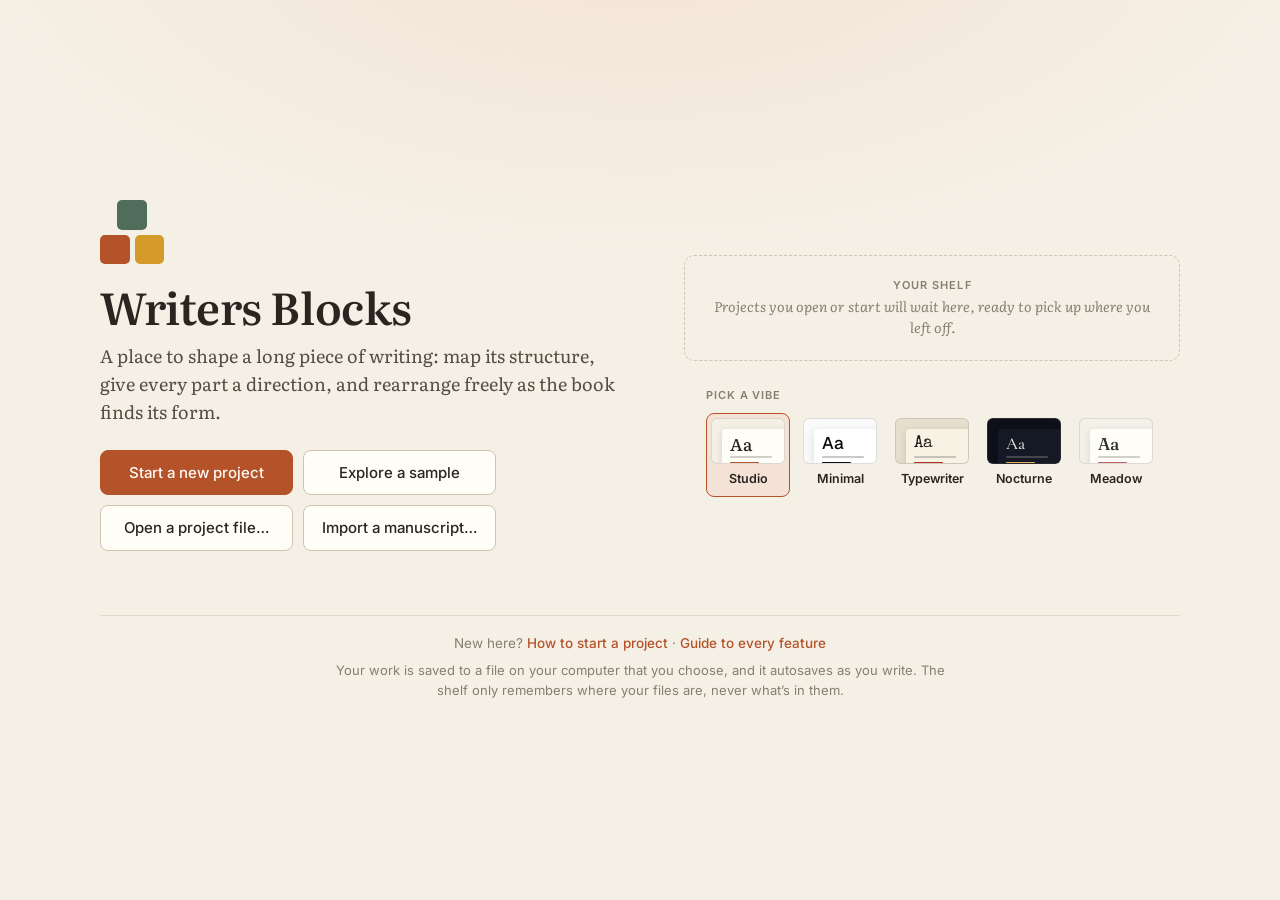
==== commit 093d04c0: "Demo or fresh start for visitors from the portfolio Opened with ?from=portfolio and nothing saved, t" ====
--- a/index.html
+++ b/index.html
@@ -6,6 +6,9 @@
   <title>Writers Blocks</title>
   <meta name="description" content="Organize, restructure and draft long-form writing: books, stories, essays.">
   <link rel="icon" href="data:image/svg+xml,<svg xmlns='http://www.w3.org/2000/svg' viewBox='0 0 32 32'><rect x='3' y='17' width='12' height='12' rx='2' fill='%23b4532a'/><rect x='17' y='17' width='12' height='12' rx='2' fill='%23d9a441'/><rect x='10' y='3' width='12' height='12' rx='2' fill='%234f6d5a'/></svg>">
+  <link rel="manifest" href="manifest.webmanifest">
+  <meta name="theme-color" content="#f5f0e6">
+  <link rel="apple-touch-icon" href="icon.svg">
   <link rel="preconnect" href="https://fonts.googleapis.com">
   <link rel="preconnect" href="https://fonts.gstatic.com" crossorigin>
   <link href="https://fonts.googleapis.com/css2?family=Inter:wght@400;500;600&family=Literata:ital,opsz,wght@0,7..72,400;0,7..72,600;1,7..72,400&family=Geist:wght@400;500;600;700&family=Courier+Prime:ital,wght@0,400;0,700;1,400&family=Special+Elite&family=IBM+Plex+Mono:wght@400;500;600&family=EB+Garamond:ital,wght@0,400;0,600;1,400&family=Cormorant+Garamond:wght@500;600&family=Fraunces:ital,opsz,wght,SOFT,WONK@0,9..144,500,100,1;1,9..144,500,100,1&family=Lora:ital,wght@0,400;0,600;1,400&family=Nunito+Sans:wght@400;600;700&display=swap" rel="stylesheet">
@@ -19,12 +22,19 @@
       const d = document.documentElement, skin = p.skin || 'studio', theme = p.theme || 'auto';
       const dark = skin === 'nocturne' || theme === 'dark' || (theme === 'auto' && matchMedia('(prefers-color-scheme: dark)').matches);
       d.dataset.skin = skin; d.dataset.mode = dark ? 'dark' : 'light';
+      // The writer's own fonts and spacing for this skin, if any (computed by app.js).
+      const t = p.typeCss;
+      if (t) {
+        for (const [k, v] of Object.entries(t.vars || {})) d.style.setProperty(k, v);
+        for (const href of t.hrefs || []) document.write(`<link rel="stylesheet" data-font href="${href}">`);
+      }
     })();
   </script>
 </head>
 <body>
   <div id="app"></div>
   <div id="toast" role="status" aria-live="polite"></div>
+  <script src="js/demo-welcome.js"></script>
   <script type="module" src="js/app.js"></script>
 </body>
 </html>
--- a/css/styles.css
+++ b/css/styles.css
@@ -101,10 +101,13 @@
 /* ---------- welcome ---------- */
 .welcome { min-height: 100%; display: grid; place-items: center; padding: 32px 16px;
   background: radial-gradient(1200px 600px at 50% -10%, var(--glow), transparent 60%), var(--texture), var(--bg); }
-.welcome-card { max-width: 540px; text-align: center; }
+.welcome-card { max-width: 760px; text-align: center; }
+.welcome-card .lede { max-width: 540px; margin-left: auto; margin-right: auto; }
 .welcome h1 { font: var(--display-w) 44px/1.1 var(--display); margin: 18px 0 12px; letter-spacing: -.01em; }
 .lede { font: 18px/1.55 var(--serif); color: var(--ink-2); margin: 0 0 28px; }
-.welcome-actions { display: flex; flex-wrap: wrap; justify-content: center; gap: 10px; }
+.welcome-actions { display: grid; grid-template-columns: repeat(2, 1fr); gap: 10px; }
+.welcome-actions .btn { justify-content: center; }
+@media (max-width: 420px) { .welcome-actions { grid-template-columns: 1fr; } }
 .welcome-actions .btn { padding: 11px 18px; font-size: 15px; }
 .fine { color: var(--muted); font-size: 13px; margin-top: 28px; line-height: 1.55; }
 .logo-blocks { display: inline-grid; grid-template-columns: 1fr 1fr; gap: 5px; width: 64px; }
@@ -116,18 +119,68 @@
 .logo-blocks.small i { border-radius: 2px; }
 .logo-blocks.small i:nth-child(1) { width: calc(50% - 1px); }
 
+/* bookshelf of recent projects */
+.shelf { margin: 34px auto 0; max-width: min(760px, calc(100vw - 32px)); }
+.shelf-head { display: flex; justify-content: center; align-items: baseline; gap: 10px; margin-bottom: 14px; }
+.shelf-row { display: flex; gap: 18px; justify-content: safe center; align-items: flex-end; overflow-x: auto; padding: 12px 12px 0;
+  border-bottom: 9px solid color-mix(in srgb, var(--line-strong) 85%, var(--ink) 15%); box-shadow: 0 10px 12px -10px rgb(0 0 0 / .35); }
+.book { --cover-bg: color-mix(in oklab, var(--cover) 80%, #000); position: relative; flex: none; display: flex; flex-direction: column; align-items: center; gap: 6px; width: 118px; padding-bottom: 10px; }
+[data-mode="dark"] .book { --cover-bg: color-mix(in oklab, var(--cover) 55%, #000); }
+.book-cover { width: 118px; height: 158px; display: flex; flex-direction: column; gap: 6px; text-align: left; padding: 14px 10px 12px 15px; border: 0; color: #fffaf2;
+  border-radius: 3px 8px 8px 3px; background: linear-gradient(90deg, rgb(0 0 0 / .28) 0 7px, rgb(255 255 255 / .12) 7px 8px, transparent 8px), var(--cover-bg);
+  box-shadow: 0 2px 3px rgb(0 0 0 / .2), 0 8px 18px -6px rgb(0 0 0 / .35); transition: transform .2s, box-shadow .2s; }
+.book-cover:hover, .book-cover:focus-visible { transform: translateY(-7px) rotate(-1.5deg); box-shadow: 0 4px 6px rgb(0 0 0 / .2), 0 16px 26px -8px rgb(0 0 0 / .4); }
+.cover-title { font: var(--display-w) clamp(13px, 1.9vh, 15px)/1.2 var(--display); overflow: hidden; display: -webkit-box; -webkit-line-clamp: 4; -webkit-box-orient: vertical; overflow-wrap: break-word; hyphens: auto; }
+.book-words { margin-top: auto; font-size: 11px; opacity: .8; font-variant-numeric: tabular-nums; }
+.book-progress { height: 3px; border-radius: 2px; background: rgb(255 255 255 / .25); overflow: hidden; }
+.book-progress i { display: block; height: 100%; background: #fffaf2; }
+.book-when { font-size: 11px; color: var(--muted); }
+.book-remove { position: absolute; top: -8px; right: -8px; width: 22px; height: 22px; border-radius: 50%; border: 1px solid var(--line-strong); background: var(--surface); color: var(--ink-2); display: grid; place-items: center; padding: 0; opacity: 0; transition: opacity .15s; }
+.book-remove .icon { width: 12px; height: 12px; }
+.book:hover .book-remove, .book:focus-within .book-remove { opacity: 1; }
+@media (hover: none) { .book-remove { opacity: 1; } }
+
 /* ---------- shell ---------- */
 #app { height: 100%; display: flex; flex-direction: column; }
-.topbar { display: flex; align-items: center; gap: 10px; padding: 8px 14px; border-bottom: 1px solid var(--line); background: var(--topbar-bg); flex: none; position: relative; z-index: 10; }
+.topbar { display: flex; flex-direction: column; border-bottom: 1px solid var(--line); background: var(--topbar-bg); flex: none; position: relative; z-index: 10; }
+.topbar-row { display: flex; align-items: center; gap: 10px; padding: 8px 14px; min-width: 0; }
+.topbar-row + .topbar-row { padding-top: 0; }
+button.brand { border: 0; background: none; border-radius: var(--radius-sm); padding: 4px; }
+button.brand:hover { background: var(--surface-2); }
+
+/* stage row: Desk · ①Gather ②Plan ③Draft ④Revise ⑤Share │ sub-views · guidance */
+.stage-row { gap: 12px; }
+.desk-btn { display: inline-flex; align-items: center; gap: 6px; border: 1px solid var(--line); background: var(--surface); color: var(--ink-2); border-radius: var(--radius-sm); padding: 5px 11px; font-weight: 500; font-size: 13px; white-space: nowrap; }
+.desk-btn .icon { width: 14px; height: 14px; }
+.desk-btn:hover { color: var(--ink); border-color: var(--line-strong); }
+.desk-btn.on { background: var(--ink); color: var(--bg); border-color: var(--ink); }
+.stages { display: flex; align-items: center; counter-reset: none; }
+.stage { position: relative; display: inline-flex; align-items: center; gap: 7px; border: 0; background: none; padding: 6px 10px 8px; border-radius: var(--radius-sm); color: var(--muted); font-weight: 500; font-size: 13px; white-space: nowrap; }
+.stage + .stage::before { content: ''; position: absolute; left: -6px; top: 50%; width: 10px; height: 1px; background: var(--line-strong); }
+.stage { margin-left: 4px; }
+.stage::after { content: ''; position: absolute; left: 10px; right: 10px; bottom: 2px; height: 2px; border-radius: 2px; background: linear-gradient(90deg, color-mix(in srgb, var(--s-done) 70%, transparent) var(--pct), var(--surface-3) var(--pct)); opacity: .9; }
+.stage:hover { color: var(--ink); background: var(--surface-2); }
+.stage-n { display: inline-grid; place-items: center; width: 20px; height: 20px; border-radius: 50%; border: 1.5px solid currentColor; font-size: 11px; font-weight: 700; font-variant-numeric: tabular-nums; flex: none; }
+.stage.on { color: var(--ink); }
+.stage.on .stage-n { background: var(--accent); border-color: var(--accent); color: var(--accent-ink); }
+.subtabs { padding-left: 3px; }
+.stage-row .subtabs { margin-left: 2px; }
+.stage-guide { font-size: 12.5px; color: var(--muted); white-space: nowrap; overflow: hidden; text-overflow: ellipsis; min-width: 0; max-width: 360px; }
 .brand { display: grid; place-items: center; padding: 0 4px; }
 .book-title { border: 1px solid transparent !important; background: transparent !important; font: var(--display-w) 16px var(--display) !important; max-width: 280px; box-shadow: none !important; }
 .book-title:hover, .book-title:focus { border-color: var(--line) !important; background: var(--surface) !important; }
-.tabs { display: flex; background: var(--surface-2); border-radius: var(--radius-sm); padding: 3px; gap: 2px; }
-.tab { border: 0; background: transparent; padding: 5px 13px; border-radius: calc(var(--radius-sm) - 2px); color: var(--ink-2); font-weight: 500; font-size: 13px; }
+.tabs { display: flex; align-items: stretch; background: var(--surface-2); border-radius: var(--radius-sm); padding: 3px; gap: 2px; }
+.bar-cluster { display: flex; align-items: center; gap: 2px; padding-left: 8px; border-left: 1px solid var(--line); }
+.tab { white-space: nowrap; border: 0; background: transparent; padding: 5px 13px; border-radius: calc(var(--radius-sm) - 2px); color: var(--ink-2); font-weight: 500; font-size: 13px; }
 .tab.active { background: var(--surface); color: var(--ink); box-shadow: var(--shadow); }
 .status { display: flex; align-items: center; gap: 10px; font-size: 12.5px; color: var(--muted); }
-.status .total { font-variant-numeric: tabular-nums; }
-.status .saved { display: inline-flex; align-items: center; gap: 3px; max-width: 220px; overflow: hidden; text-overflow: ellipsis; white-space: nowrap; }
+.topbar-row .book-title { max-width: 360px; }
+.status .total { font-variant-numeric: tabular-nums; white-space: nowrap; }
+.status { flex: none; }
+.status .saved { position: relative; display: inline-flex; align-items: center; gap: 4px; white-space: nowrap; cursor: default; border-radius: 6px; padding: 2px 4px; outline: none; }
+.status .saved:hover, .status .saved:focus-visible { color: var(--ink-2); background: var(--surface-2); }
+.saved-file { display: none; position: absolute; top: calc(100% + 8px); right: 0; z-index: 30; padding: 6px 10px; border-radius: 8px; background: var(--ink); color: var(--bg); font-size: 12px; font-style: normal; white-space: nowrap; box-shadow: var(--shadow-lg); }
+.status .saved:hover .saved-file, .status .saved:focus-visible .saved-file { display: block; }
 .status .saved .icon { color: var(--s-done); width: 14px; height: 14px; }
 .status .saved.pending { font-style: italic; }
 
@@ -166,7 +219,7 @@
 @media (max-width: 520px) { .skin-picker.compact { grid-template-columns: repeat(3, 84px); } }
 
 .workspace { flex: 1; min-height: 0; display: grid; grid-template-columns: 270px minmax(0, 1fr) 310px; }
-body.focus .binder, body.focus .inspector { display: none; }
+body.focus .binder, body.focus .binder-tab, body.focus .inspector { display: none; }
 body.focus .workspace { grid-template-columns: 1fr; }
 body.focus .topbar { opacity: .25; transition: opacity .2s; }
 body.focus .topbar:hover { opacity: 1; }
@@ -176,8 +229,11 @@
 .binder { border-right: 1px solid var(--line); background: var(--binder-bg); display: flex; flex-direction: column; min-height: 0; }
 .binder-search { position: relative; padding: 10px 10px 6px; }
 .binder-search .icon { position: absolute; left: 20px; top: 50%; transform: translateY(-30%); color: var(--muted); width: 14px; height: 14px; }
-.binder-search input { padding-left: 30px; background: var(--surface); }
-.tree { flex: 1; overflow: auto; padding: 4px 6px 16px; }
+.binder-search { display: flex; align-items: center; gap: 4px; }
+.binder-search input { padding-left: 30px; background: var(--surface); order: 0; }
+.binder-hide { order: 1; flex: none; color: var(--muted); }
+.binder-hide:hover { color: var(--ink); }
+.tree { position: relative; flex: 1; overflow: auto; padding: 4px 6px 16px; }
 .row { position: relative; display: flex; align-items: center; gap: 6px; width: 100%; padding: 5px 8px 5px calc(6px + var(--depth, 0) * 16px); border-radius: 7px; cursor: pointer; border: 0; background: none; text-align: left; min-height: 30px; }
 .row:hover { background: var(--surface-3); }
 .row.selected { background: var(--surface); box-shadow: var(--shadow); }
@@ -188,10 +244,27 @@
 .row-title { flex: 1; overflow: hidden; text-overflow: ellipsis; white-space: nowrap; }
 .row .wc { font-size: 11px; color: var(--muted); font-variant-numeric: tabular-nums; }
 .row .type-icon { color: var(--muted); }
-.row-add { display: none; border: 0; background: var(--surface); border-radius: 5px; width: 20px; height: 20px; padding: 0; place-items: center; color: var(--ink-2); }
-.row-add .icon { width: 13px; height: 13px; }
-.row:hover .row-add { display: grid; }
-.row:hover .wc { display: none; }
+.row-actions { display: none; gap: 2px; }
+.row-btn { border: 0; background: var(--surface); border-radius: 5px; width: 22px; height: 22px; padding: 0; display: grid; place-items: center; color: var(--ink-2); }
+.row-btn:hover { color: var(--ink); background: var(--surface-3); }
+.row-btn .icon { width: 13px; height: 13px; }
+.row-btn:last-child .icon { stroke-width: 3.2; }
+.row:hover .row-actions, .row:focus-within .row-actions, .row.ctx-target .row-actions { display: inline-flex; }
+.row:hover .wc, .row:focus-within .wc, .row.ctx-target .wc { display: none; }
+.row:focus-visible { outline: 2px solid var(--accent); outline-offset: -2px; }
+.row.multi { background: var(--accent-soft); box-shadow: inset 3px 0 0 var(--accent); }
+.row.multi.selected { background: color-mix(in srgb, var(--accent-soft) 70%, var(--surface)); }
+.row.ctx-target:not(.selected):not(.multi) { background: var(--surface-3); }
+.row.renaming { background: var(--surface); box-shadow: var(--shadow); }
+.row-rename { flex: 1; min-width: 0; padding: 2px 6px !important; font: inherit; border-color: var(--accent) !important; box-shadow: 0 0 0 3px var(--accent-soft) !important; }
+.row.just-added { animation: just-added 1.2s ease-out; }
+@keyframes just-added { from { background: var(--accent-soft); } }
+.multi-bar { display: flex; align-items: center; gap: 6px; margin: 0 8px 8px; padding: 6px 6px 6px 12px; border-radius: var(--radius-sm); background: var(--ink); color: var(--bg); font-size: 12.5px; font-weight: 500; box-shadow: var(--shadow-lg); }
+.multi-bar[hidden] { display: none; }
+.multi-bar span { flex: 1; }
+.multi-bar .link { color: var(--bg); text-decoration: underline; text-underline-offset: 2px; }
+.multi-bar .icon-btn { color: var(--bg); }
+.multi-bar .icon-btn:hover { background: color-mix(in srgb, var(--bg) 18%, transparent); color: var(--bg); }
 .caret { border: 0; background: none; width: 16px; height: 16px; padding: 0; display: grid; place-items: center; color: var(--muted); transition: transform .15s; }
 .caret .icon { width: 12px; height: 12px; }
 .caret.open { transform: rotate(90deg); }
@@ -203,9 +276,15 @@
 .add-row:hover { color: var(--ink); border-color: var(--muted); }
 .notebook-link { border-top: 1px solid var(--line); border-radius: 0; padding: 12px 14px; min-height: 44px; }
 .dragging { opacity: .4; }
+.drop-line { position: absolute; right: 8px; height: 2px; margin-top: -1px; background: var(--accent); border-radius: 2px; pointer-events: none; z-index: 3; transition: top .08s, left .12s; }
+.drop-line::before { content: ''; position: absolute; left: -4px; top: -3px; width: 8px; height: 8px; border-radius: 50%; border: 2px solid var(--accent); background: var(--surface); box-sizing: border-box; }
+.drop-label { position: absolute; right: 0; top: -9px; padding: 1px 8px; border-radius: 99px; background: var(--accent); color: var(--accent-ink); font-size: 10.5px; font-weight: 600; white-space: nowrap; max-width: 170px; overflow: hidden; text-overflow: ellipsis; }
+.drop-line.inside { height: 0; background: none; }
+.drop-line.inside::before { display: none; }
+.drag-ghost { position: fixed; top: -100px; left: 0; padding: 6px 12px; border-radius: 8px; background: var(--ink); color: var(--bg); font: 600 12.5px var(--ui); white-space: nowrap; max-width: 260px; overflow: hidden; text-overflow: ellipsis; box-shadow: var(--shadow-lg); }
 .drop-before { box-shadow: inset 0 2px 0 var(--accent) !important; }
 .drop-after { box-shadow: inset 0 -2px 0 var(--accent) !important; }
-.drop-inside { background: var(--accent-soft) !important; outline: 1px dashed var(--accent); }
+.drop-inside { background: var(--accent-soft) !important; outline: 2px solid var(--accent); outline-offset: -2px; }
 .card.drop-before { box-shadow: -3px 0 0 var(--accent), var(--shadow) !important; }
 .card.drop-after { box-shadow: 3px 0 0 var(--accent), var(--shadow) !important; }
 
@@ -253,16 +332,28 @@
 .contains-item .muted { flex: 1; overflow: hidden; white-space: nowrap; text-overflow: ellipsis; font-family: var(--serif); }
 .contains-item .wc { font-size: 11.5px; color: var(--muted); }
 
-.toolbar { position: sticky; top: 0; z-index: 5; display: flex; align-items: center; gap: 2px; padding: 6px; margin: 0 -6px; background: color-mix(in srgb, var(--bg) 92%, transparent); backdrop-filter: blur(6px); border-bottom: 1px solid var(--line); }
+.toolbar { position: sticky; top: 0; z-index: 5; display: flex; flex-wrap: wrap; row-gap: 2px; align-items: center; gap: 2px; padding: 6px; margin: 0 -6px; background: color-mix(in srgb, var(--bg) 92%, transparent); backdrop-filter: blur(6px); border-bottom: 1px solid var(--line); }
 .tb { border: 0; background: none; min-width: 30px; height: 30px; border-radius: 6px; font-family: var(--serif); font-size: 15px; color: var(--ink-2); display: inline-flex; align-items: center; justify-content: center; gap: 5px; }
-.tb.wide { padding: 0 9px; font-family: var(--ui); font-size: 12.5px; font-weight: 500; }
+.tb.wide { padding: 0 9px; font-family: var(--ui); font-size: 12.5px; font-weight: 500; white-space: nowrap; }
 .tb:hover { background: var(--surface-2); color: var(--ink); }
+.tb[data-cmd].on { background: var(--accent-soft); color: var(--accent); }
+.tb .down-chev { width: 11px; height: 11px; transform: rotate(90deg); opacity: .6; margin-left: -1px; }
+.tb.style-pick { min-width: 104px; justify-content: space-between; border: 1px solid var(--line); background: var(--surface); }
+.tb.style-pick:hover { border-color: var(--line-strong); }
+.tb .aa { font-family: var(--serif); font-size: 14px; font-weight: 600; }
 .tb-sep { width: 1px; height: 18px; background: var(--line-strong); margin: 0 6px; }
-.tb-count { font-size: 12px; color: var(--muted); font-variant-numeric: tabular-nums; }
+.tb-count { font-size: 12px; color: var(--muted); font-variant-numeric: tabular-nums; white-space: nowrap; }
 
 .editor { min-height: 50vh; outline: none; padding: 22px 0 40px; }
 .prose { font: calc(var(--editor-size) * var(--prose-scale))/var(--prose-leading) var(--serif); color: var(--ink); caret-color: var(--accent); }
 .prose p { margin: 0 0 1em; }
+/* Paragraph styles (Format › Paragraphs): every paragraph indented, printed-book style
+   (flush after the start, a heading, a quote or a scene break), or spaced with no indent. */
+.prose.para-indent p, .prose.para-book p { margin: 0; text-indent: 1.6em; }
+.prose.para-book > p:first-child, .prose.para-book > :is(h2, h3, hr, blockquote, ul, ol) + p { text-indent: 0; }
+.prose :is(blockquote, li) p { text-indent: 0; }
+.prose.para-indent > :is(h2, h3, blockquote, ul, ol, hr) + p, .prose.para-book > :is(blockquote, ul, ol) + p { margin-top: .6em; }
+.prose h3 { font-size: 1.05em; margin: 1.2em 0 .5em; letter-spacing: .02em; }
 .prose h2 { font-size: 1.25em; margin: 1.4em 0 .6em; }
 .prose blockquote { margin: 1em 0; padding-left: 1em; border-left: 3px solid var(--line-strong); color: var(--ink-2); font-style: italic; }
 .prose hr { border: 0; text-align: center; margin: 1.6em 0; height: 1em; }
@@ -336,11 +427,11 @@
 /* ---------- notebook ---------- */
 .capture-wrap { display: flex; flex-direction: column; gap: 8px; align-items: flex-end; max-width: 760px; margin-bottom: 20px; }
 .capture { font: 16px/1.6 var(--serif); padding: 14px 16px !important; background: var(--surface) !important; box-shadow: var(--shadow); border-radius: var(--radius) !important; }
-.note-filter { max-width: 300px; margin-bottom: 16px; }
 .notes { columns: 260px; column-gap: 14px; }
 .nb-controls { display: flex; flex-wrap: wrap; align-items: center; gap: 10px; margin-top: 12px; }
 .nb-controls .seg-control { margin-top: 0; }
-.note-filter { max-width: 240px; }
+.nb-controls .note-filter { flex: 0 1 240px; width: 240px; margin: 0; }
+.nb-controls .note-filter, .nb-controls .note-scope { height: 32px; padding-top: 0; padding-bottom: 0; }
 .note-scope { width: auto; }
 .zoom { display: inline-flex; align-items: center; gap: 2px; }
 .zoom .link { min-width: 44px; text-align: center; }
@@ -481,33 +572,480 @@
 dialog .kv { grid-template-columns: 90px 1fr; }
 .check { display: flex; gap: 8px; align-items: flex-start; margin: 10px 0; font-size: 13.5px; }
 .check input { margin-top: 3px; }
+.conflict p { color: var(--ink-2); margin: 10px 0 16px; }
+.conflict-choices { display: flex; flex-direction: column; gap: 8px; }
+.conflict-choices .btn { flex-direction: column; align-items: flex-start; gap: 2px; white-space: normal; text-align: left; padding: 10px 14px; }
+.conflict-choices .btn span { font-weight: 400; font-size: 12.5px; opacity: .8; }
+.conflict-choices .btn.danger-ghost { border-color: transparent; background: none; }
+.conflict-choices .btn.danger-ghost:hover { background: color-mix(in srgb, var(--danger) 8%, transparent); }
+.type-controls { margin: 18px 0 4px; padding-top: 14px; border-top: 1px solid var(--line); scroll-margin-top: 12px; }
+.type-head { display: flex; justify-content: space-between; align-items: center; margin-bottom: 10px; }
+.type-sample { background: var(--bg); border: 1px solid var(--line); border-radius: var(--radius-sm); padding: 12px 14px; margin-bottom: 12px; }
+.type-sample strong { display: block; font: var(--display-w) 19px/1.25 var(--display); margin-bottom: 4px; }
+.type-sample p { margin: 0; font: calc(16px * var(--prose-scale))/var(--prose-leading) var(--serif); color: var(--ink-2); }
+.type-controls .kv { gap: 8px 10px; }
+.type-controls optgroup { font-style: normal; }
+.range-row { display: flex; align-items: center; gap: 10px; }
+.range-row input { flex: 1; }
+.range-val { font-size: 12px; color: var(--muted); font-variant-numeric: tabular-nums; min-width: 2.6em; text-align: right; }
+.look-fonts { align-self: flex-start; }
 .dlg-foot { display: flex; justify-content: flex-end; margin-top: 18px; }
+dialog.word-styles { width: min(640px, calc(100vw - 32px)); }
+dialog.word-styles > p { margin: 8px 0 14px; }
+.ws-list { display: flex; flex-direction: column; gap: 6px; margin-bottom: 10px; }
+.ws-row { display: grid; grid-template-columns: 1fr 1.3fr 104px 28px; gap: 6px; align-items: center; }
+.ws-row input, .ws-row select { padding: 6px 8px; min-width: 0; }
+.ws-head span { font-size: 11.5px; font-weight: 600; color: var(--muted); text-transform: uppercase; letter-spacing: .06em; }
+.ws-empty { margin: 4px 0; }
+dialog.word-styles .dlg-foot { align-items: center; gap: 8px; flex-wrap: wrap; }
+dialog.word-styles .dlg-foot .spacer { flex: 1; }
+@media (max-width: 560px) { .ws-row { grid-template-columns: 1fr 1fr; } .ws-head { display: none; } }
 
 #toast { position: fixed; left: 50%; bottom: 24px; transform: translate(-50%, 20px); opacity: 0; pointer-events: none; transition: .2s; background: var(--ink); color: var(--bg); padding: 10px 16px; border-radius: 10px; display: flex; gap: 14px; align-items: center; box-shadow: var(--shadow-lg); z-index: 50; max-width: calc(100vw - 32px); }
 #toast.show { opacity: 1; transform: translate(-50%, 0); pointer-events: auto; }
 #toast.error { background: var(--danger); color: #fff; }
 #toast .link { color: var(--accent-soft); font-size: 13px; }
 
+/* ---------- progress & celebrations ---------- */
+.progress-ring { display: grid; place-items: center; width: 26px; height: 26px; padding: 0; border: 0; background: none; border-radius: 50%; }
+.progress-ring:hover { background: var(--surface-2); }
+.progress-ring svg { width: 20px; height: 20px; transform: rotate(-90deg); }
+.progress-ring circle { fill: none; stroke-width: 3; }
+.progress-ring .track { stroke: var(--surface-3); }
+.progress-ring .fill { stroke: var(--accent); stroke-linecap: round; transition: stroke-dashoffset .6s cubic-bezier(.2, .8, .2, 1); }
+.progress-ring.full .fill { stroke: var(--s-done); }
+.session-chip { border: 0; background: color-mix(in srgb, var(--s-done) 14%, transparent); color: var(--s-done); font-weight: 600; font-size: 12px; padding: 2px 9px; border-radius: 99px; font-variant-numeric: tabular-nums; }
+.session-chip:hover { background: color-mix(in srgb, var(--s-done) 22%, transparent); }
+#toast.cheer { background: var(--surface); color: var(--ink); border: 1px solid var(--accent); box-shadow: var(--shadow-lg), 0 0 0 4px var(--accent-soft); font-weight: 500; }
+#toast .cheer-icon { color: var(--accent); display: grid; }
+#toast.cheer.show { animation: cheer-pop .45s cubic-bezier(.2, 1.4, .4, 1); }
+@keyframes cheer-pop { from { transform: translate(-50%, 14px) scale(.9); } to { transform: translate(-50%, 0) scale(1); } }
+canvas.confetti { position: fixed; inset: 0; width: 100vw; height: 100vh; pointer-events: none; z-index: 60; }
+dialog.session { width: min(520px, calc(100vw - 32px)); }
+.session-stats { display: grid; grid-template-columns: repeat(3, 1fr); gap: 10px; margin: 16px 0 6px; }
+.session-stats .stat-num { font-size: 22px; }
+.session-list { margin-top: 12px; }
+.session-list p { margin: 3px 0 0; font-family: var(--serif); }
+@media (max-width: 520px) { .session-stats { grid-template-columns: 1fr 1fr; } }
+
+/* ---------- writing aids ---------- */
+.tb-toggles { display: inline-flex; gap: 2px; }
+.tb.toggle { color: var(--muted); }
+.tb.toggle .icon { width: 15px; height: 15px; }
+.tb.toggle.on { color: var(--accent); background: var(--accent-soft); }
+.editor.fade-rest > * { transition: opacity .35s ease; }
+.editor.fade-rest.fading > * { opacity: .22; }
+.write.tw-scroll .editor { padding-bottom: 55vh; }
+dialog .kv.indent { margin: -4px 0 8px 26px; grid-template-columns: 60px 1fr; }
+dialog .check strong { font-weight: 600; }
+
+/* ---------- help ---------- */
+dialog.help { padding: 0; width: min(920px, calc(100vw - 32px)); height: min(680px, calc(100vh - 48px)); border: 1px solid var(--line); border-radius: calc(var(--radius) + 4px); background: var(--surface); color: var(--ink); box-shadow: var(--shadow-lg); overflow: hidden; }
+dialog.help[open] { display: grid; grid-template-columns: 230px minmax(0, 1fr); }
+.help-side { background: var(--binder-bg, var(--surface-2)); border-right: 1px solid var(--line); padding: 18px 12px; display: flex; flex-direction: column; gap: 10px; min-height: 0; }
+.help-title { font: var(--display-w) 22px var(--display); padding: 0 6px; }
+.help-nav { display: flex; flex-direction: column; gap: 2px; overflow: auto; flex: 1; }
+.help-nav button { text-align: left; border: 0; background: none; padding: 7px 9px; border-radius: var(--radius-sm); color: var(--ink-2); font-size: 13px; }
+.help-nav button:hover { background: var(--surface-3); color: var(--ink); }
+.help-nav button.on { background: var(--surface); color: var(--ink); font-weight: 600; box-shadow: var(--shadow); }
+.help-tour { align-self: flex-start; }
+.help-main { position: relative; overflow: auto; min-height: 0; }
+.help-close { position: absolute; top: 12px; right: 12px; }
+.help-body { padding: 28px 40px 48px; max-width: 680px; line-height: 1.6; }
+.help-body h2 { font: var(--display-w) 28px/1.2 var(--display); margin: 0 0 14px; padding-right: 30px; }
+.help-body h3 { font-size: 12px; text-transform: uppercase; letter-spacing: .08em; color: var(--muted); margin: 26px 0 8px; }
+.help-body p, .help-body li { color: var(--ink-2); }
+.help-body strong { color: var(--ink); }
+.help-body ul, .help-body ol { padding-left: 1.2em; }
+.help-body li { margin-bottom: 8px; }
+.help-body .lede-s { font: 17px/1.6 var(--serif); color: var(--ink); }
+.help-body ol.steps { counter-reset: step; list-style: none; padding: 0; }
+.help-body ol.steps li { counter-increment: step; position: relative; padding-left: 38px; margin-bottom: 12px; }
+.help-body ol.steps li::before { content: counter(step); position: absolute; left: 0; top: 0; width: 26px; height: 26px; border-radius: 50%; background: var(--accent-soft); color: var(--accent); font-weight: 700; font-size: 13px; display: grid; place-items: center; }
+.help-body table.keys { border-collapse: collapse; width: 100%; }
+.help-body table.keys td { padding: 8px 10px 8px 0; border-bottom: 1px solid var(--line); color: var(--ink-2); vertical-align: top; }
+.help-body table.keys td:first-child { white-space: nowrap; width: 1%; }
+kbd.key { display: inline-block; min-width: 22px; padding: 1px 6px; border: 1px solid var(--line-strong); border-bottom-width: 2px; border-radius: 5px; background: var(--surface); font: 600 11.5px/1.5 var(--ui); color: var(--ink); text-align: center; }
+.welcome-help { margin: 18px 0 0; color: var(--muted); font-size: 13.5px; }
+.welcome-help .link { font-size: 13.5px; }
+
+/* new project */
+dialog.newproj { width: min(720px, calc(100vw - 32px)); }
+.newproj-title { font: var(--display-w) 20px var(--display) !important; padding: 9px 12px !important; }
+.newproj-label { margin: 18px 0 8px; }
+.shape-grid { display: grid; grid-template-columns: repeat(auto-fill, minmax(200px, 1fr)); gap: 8px; }
+.shape-opt { display: flex; flex-direction: column; gap: 4px; text-align: left; padding: 11px 13px; border: 1px solid var(--line); border-radius: var(--radius-sm); background: var(--bg); }
+.shape-opt:hover { border-color: var(--line-strong); }
+.shape-opt.on { border-color: var(--accent); background: var(--accent-soft); box-shadow: 0 0 0 1px var(--accent); }
+.shape-opt strong { font: var(--display-w) 15px var(--display); }
+.shape-blurb { font-size: 12.5px; color: var(--ink-2); line-height: 1.4; }
+.shape-preview { font-size: 11px; color: var(--muted); margin-top: auto; padding-top: 4px; }
+dialog.newproj .dlg-foot { gap: 8px; }
+
+/* tour */
+.tour { position: fixed; inset: 0; z-index: 70; }
+.tour-hole { position: fixed; border-radius: var(--radius); box-shadow: 0 0 0 9999px rgb(10 8 5 / .55); outline: 2px solid var(--accent); outline-offset: 2px; transition: all .3s cubic-bezier(.3, .9, .3, 1); pointer-events: none; }
+.tour-card { position: fixed; width: min(340px, calc(100vw - 32px)); background: var(--surface); color: var(--ink); border: 1px solid var(--line); border-radius: calc(var(--radius) + 2px); box-shadow: var(--shadow-lg); padding: 16px 18px 14px; transition: left .3s, top .3s; }
+.tour-count { font-size: 11px; font-weight: 600; letter-spacing: .08em; text-transform: uppercase; color: var(--accent); }
+.tour-card h3 { font: var(--display-w) 19px/1.25 var(--display); margin: 4px 0 6px; }
+.tour-card p { margin: 0 0 14px; color: var(--ink-2); line-height: 1.5; }
+.tour-foot { display: flex; align-items: center; gap: 6px; }
+.tour-back[hidden] { display: none; }
+@media (prefers-reduced-motion: reduce) { .tour-hole, .tour-card { transition: none; } }
+
+/* ---------- context menu ---------- */
+.ctx { position: fixed; z-index: 80; min-width: 210px; max-width: 300px; max-height: min(70vh, 520px); overflow: auto; padding: 5px; background: var(--surface); color: var(--ink); border: 1px solid var(--line); border-radius: var(--radius-sm); box-shadow: var(--shadow-lg); font: 13px/1.3 var(--ui); animation: ctx-in .09s ease-out; }
+@keyframes ctx-in { from { opacity: 0; transform: translateY(-3px); } }
+.ctx-item { display: flex; align-items: center; gap: 8px; width: 100%; padding: 6px 10px 6px 8px; border: 0; background: none; border-radius: calc(var(--radius-sm) - 3px); text-align: left; color: var(--ink); }
+.ctx-item:hover:not(:disabled), .ctx-item:focus { background: var(--surface-2); outline: none; }
+.ctx-item:disabled { color: var(--muted); cursor: default; }
+.ctx-item.danger { color: var(--danger); }
+.ctx-item.danger:hover, .ctx-item.danger:focus { background: color-mix(in srgb, var(--danger) 10%, transparent); }
+.ctx-icon { width: 16px; display: grid; place-items: center; flex: none; color: var(--ink-2); }
+.ctx-item.danger .ctx-icon { color: var(--danger); }
+.ctx-icon .icon { width: 14px; height: 14px; }
+.ctx-label { flex: 1; overflow: hidden; text-overflow: ellipsis; white-space: nowrap; }
+.ctx-item kbd { margin-left: 12px; }
+.ctx-arrow { color: var(--muted); display: grid; }
+.ctx-arrow .icon { width: 12px; height: 12px; }
+.ctx-sep { height: 1px; background: var(--line); margin: 4px 6px; }
+.title-more { flex: none; color: var(--muted); }
+.title-more .icon, .card-more .icon { stroke-width: 3.2; }
+.card-more { width: 22px; height: 22px; margin: -3px -4px -3px 0; color: var(--muted); opacity: 0; }
+.card:hover .card-more, .card:focus-within .card-more { opacity: 1; }
+.overview-actions { display: flex; gap: 8px; margin-bottom: 10px; }
+.panel-btn.on { color: var(--ink); }
+.panel-btn:not(.on) { color: var(--muted); }
+
+/* ---------- export ---------- */
+dialog.export { padding: 0; width: min(1120px, calc(100vw - 32px)); height: min(820px, calc(100vh - 40px)); border: 1px solid var(--line); border-radius: calc(var(--radius) + 4px); background: var(--surface); color: var(--ink); box-shadow: var(--shadow-lg); }
+dialog.export[open] { display: flex; flex-direction: column; }
+dialog.export .dlg-head { padding: 16px 20px 12px; border-bottom: 1px solid var(--line); }
+.export-body { flex: 1; min-height: 0; display: grid; grid-template-columns: 340px minmax(0, 1fr); }
+.export-side { overflow: auto; padding: 16px 18px; border-right: 1px solid var(--line); display: flex; flex-direction: column; gap: 16px; }
+.export-kinds { display: flex; flex-direction: column; gap: 6px; }
+.export-kind { display: flex; flex-direction: column; gap: 2px; text-align: left; padding: 10px 12px; border: 1px solid var(--line); border-radius: var(--radius-sm); background: var(--bg); }
+.export-kind:hover { border-color: var(--line-strong); }
+.export-kind.on { border-color: var(--accent); background: var(--accent-soft); box-shadow: 0 0 0 1px var(--accent); }
+.export-kind strong { font: var(--display-w) 15px var(--display); }
+.export-kind span { font-size: 12px; color: var(--ink-2); line-height: 1.4; }
+.export-opts { display: flex; flex-direction: column; gap: 8px; }
+.export-opts .check { margin: 2px 0; }
+.export-field { display: flex; flex-direction: column; gap: 5px; margin-bottom: 4px; }
+.export-field .seg-control { margin: 0; align-self: flex-start; }
+.export-preview { position: relative; overflow: hidden; background: #e9e6e0; }
+.export-frame { position: absolute; left: 0; top: 0; width: 860px; border: 0; transform-origin: 0 0; background: #e9e6e0; }
+.export-foot { display: flex; flex-wrap: wrap; gap: 8px; justify-content: flex-end; padding: 12px 20px; border-top: 1px solid var(--line); }
+.export-foot .ext { opacity: .6; font-weight: 400; }
+@media (max-width: 820px) {
+  .export-body { grid-template-columns: minmax(0, 1fr); grid-template-rows: auto minmax(260px, 1fr); overflow: auto; }
+  .export-side { border-right: 0; border-bottom: 1px solid var(--line); overflow: visible; }
+  .export-foot { justify-content: flex-start; }
+}
+
+/* ---------- drawer (Echoes, Polish, Story check) ---------- */
+.drawer { position: fixed; top: 60px; right: 12px; bottom: 12px; width: min(380px, calc(100vw - 24px)); z-index: 40; display: flex; flex-direction: column; background: var(--surface); color: var(--ink); border: 1px solid var(--line); border-radius: calc(var(--radius) + 2px); box-shadow: var(--shadow-lg); animation: drawer-in .18s ease-out; }
+@keyframes drawer-in { from { opacity: 0; transform: translateX(16px); } }
+.drawer-head { display: flex; align-items: center; justify-content: space-between; padding: 12px 12px 10px 16px; border-bottom: 1px solid var(--line); }
+.drawer-head h3 { margin: 0; font: var(--display-w) 17px var(--display); }
+.drawer-body { flex: 1; overflow: auto; padding: 12px 16px 20px; display: flex; flex-direction: column; gap: 10px; }
+.drawer-body > .btn { align-self: flex-start; }
+body:has(.drawer):not(.no-inspector) .main { padding-right: 80px; }
+body:has(.drawer).no-inspector .main, body.focus:has(.drawer) .main { padding-right: 392px; }
+::highlight(echo) { background-color: color-mix(in srgb, var(--s-drafting) 38%, transparent); }
+::highlight(echo-now) { background-color: color-mix(in srgb, var(--accent) 45%, transparent); }
+.echo-group .eyebrow { margin-top: 6px; }
+.echo-group p { margin: 2px 0 6px; }
+.echo-list { display: flex; flex-wrap: wrap; gap: 5px; }
+.echo-item { display: inline-flex; align-items: baseline; gap: 5px; border: 1px solid var(--line); background: var(--bg); border-radius: 99px; padding: 3px 10px; font-size: 12.5px; }
+.echo-item:hover { border-color: var(--line-strong); }
+.echo-item.on { border-color: var(--accent); background: var(--accent-soft); }
+.echo-term { font-family: var(--serif); }
+.echo-count { color: var(--muted); font-size: 11px; font-variant-numeric: tabular-nums; }
+.echo-stepper { position: sticky; top: -12px; z-index: 1; display: flex; align-items: center; gap: 4px; padding: 6px 8px; margin: 0 -8px; border-radius: var(--radius-sm); background: var(--accent-soft); font-size: 12.5px; }
+.echo-stepper span { flex: 1; }
+.icon-btn.flip .icon { transform: scaleX(-1); }
+.polish-orig { margin: 0; padding: 8px 12px; border-left: 3px solid var(--line-strong); font: italic 15px/1.55 var(--serif); color: var(--ink-2); }
+.polish-overall { font: 15px/1.55 var(--serif); margin: 0; }
+.polish-card { border: 1px solid var(--line); border-radius: var(--radius-sm); padding: 10px 12px; background: var(--bg); display: flex; flex-direction: column; gap: 6px; align-items: flex-start; }
+.polish-card p { margin: 0; }
+.polish-card.done { opacity: .55; }
+.polish-text { font: 15px/1.55 var(--serif); }
+.polish-del { font: 14px/1.5 var(--serif); color: var(--muted); text-decoration: line-through; text-decoration-color: color-mix(in srgb, var(--danger) 60%, transparent); }
+.polish-ins { font: 15px/1.5 var(--serif); color: var(--ink); border-left: 3px solid var(--s-done); padding-left: 8px; }
+.polish-actions { display: flex; gap: 6px; }
+.story-card { border: 1px solid var(--line); border-left: 4px solid var(--muted); border-radius: var(--radius-sm); padding: 10px 12px; background: var(--bg); display: flex; flex-direction: column; gap: 5px; }
+.story-card p { margin: 0; font-size: 13.5px; line-height: 1.5; }
+.story-card strong { font: var(--display-w) 15px/1.3 var(--display); }
+.story-card.sev-high { border-left-color: var(--danger); }
+.story-card.sev-medium { border-left-color: var(--s-drafting); }
+.story-card.sev-low { border-left-color: var(--s-outlined); }
+.story-top { display: flex; gap: 6px; align-items: center; }
+.sev { font-size: 10.5px; font-weight: 700; text-transform: uppercase; letter-spacing: .08em; color: var(--muted); }
+.story-links { display: flex; flex-wrap: wrap; gap: 5px; align-items: center; margin-top: 2px; }
+.link-chip { cursor: pointer; }
+.link-chip:hover { background: var(--accent-soft); color: var(--accent); }
+
+/* ---------- the Desk ---------- */
+.desk { max-width: 880px; margin: 0 auto; padding: 36px clamp(16px, 5vw, 56px) 80px; display: flex; flex-direction: column; gap: 26px; }
+.desk-head h1 { font: var(--display-w) 40px/1.1 var(--display); margin: 6px 0 8px; letter-spacing: -.01em; }
+.desk-premise { font: 17px/1.55 var(--serif); color: var(--ink-2); margin: 0; max-width: 64ch; }
+.next-card { position: relative; padding: 22px 24px 22px; border-radius: calc(var(--radius) + 4px); background: var(--surface); border: 1px solid var(--line); box-shadow: var(--shadow-lg); overflow: hidden; }
+.next-card::before { content: ''; position: absolute; inset: 0 auto 0 0; width: 5px; background: var(--accent); }
+.next-top { display: flex; align-items: center; gap: 10px; }
+.next-card h2 { font: var(--display-w) 26px/1.2 var(--display); margin: 10px 0 6px; }
+.next-card p { margin: 0 0 16px; color: var(--ink-2); font: 15px/1.55 var(--serif); max-width: 62ch; }
+.next-card .btn { padding: 10px 18px; font-size: 14.5px; }
+.stage-chip { display: inline-flex; align-items: center; gap: 6px; font-size: 12px; font-weight: 600; color: var(--ink-2); }
+.stage-chip .stage-n { width: 18px; height: 18px; font-size: 10px; border-color: var(--accent); color: var(--accent); }
+.also { display: flex; flex-direction: column; gap: 8px; }
+.also-item { display: grid; grid-template-columns: auto 1fr auto; align-items: center; gap: 14px; text-align: left; padding: 12px 14px; border: 1px solid var(--line); border-radius: var(--radius); background: var(--surface); }
+.also-item:hover { border-color: var(--line-strong); box-shadow: var(--shadow); }
+.also-text { display: flex; flex-direction: column; gap: 2px; min-width: 0; }
+.also-text strong { font-weight: 600; }
+.also-go { color: var(--accent); font-weight: 600; font-size: 13px; white-space: nowrap; }
+.stage-strip { display: grid; grid-template-columns: repeat(5, 1fr); gap: 8px; margin-top: 8px; }
+.stage-col { display: flex; flex-direction: column; gap: 7px; text-align: left; padding: 12px; border: 1px solid var(--line); border-radius: var(--radius); background: var(--surface); }
+.stage-col:hover { border-color: var(--accent); }
+.stage-col-top { display: flex; align-items: center; gap: 7px; }
+.stage-col .stage-n { width: 20px; height: 20px; color: var(--accent); }
+.stage-meter { height: 5px; border-radius: 3px; background: var(--surface-3); overflow: hidden; }
+.stage-meter i { display: block; height: 100%; background: var(--s-done); border-radius: 3px; }
+.stage-col .muted.small { line-height: 1.35; }
+.recent-list { display: flex; flex-direction: column; margin-top: 8px; border: 1px solid var(--line); border-radius: var(--radius); background: var(--surface); overflow: hidden; }
+.recent-item { display: flex; align-items: center; gap: 10px; padding: 10px 14px; border: 0; background: none; text-align: left; }
+.recent-item + .recent-item { border-top: 1px solid var(--line); }
+.recent-item:hover { background: var(--surface-2); }
+.recent-title { flex: 1; min-width: 0; font-weight: 500; overflow: hidden; text-overflow: ellipsis; white-space: nowrap; }
+.share-grid { display: grid; grid-template-columns: repeat(auto-fill, minmax(230px, 1fr)); gap: 12px; max-width: 980px; margin-bottom: 18px; }
+.share-card { display: flex; flex-direction: column; gap: 8px; text-align: left; padding: 16px; border: 1px solid var(--line); border-radius: var(--radius); background: var(--surface); box-shadow: var(--shadow); }
+.share-card:hover { border-color: var(--accent); }
+.share-card strong { font: var(--display-w) 18px var(--display); }
+.share-card span { color: var(--ink-2); font-size: 13px; line-height: 1.45; }
+.share-card .share-go { color: var(--accent); font-weight: 600; margin-top: auto; }
+.tool-list { display: flex; flex-direction: column; gap: 6px; }
+.revise-status { margin-top: 12px; }
+.next-up { margin-left: auto; }
+@media (max-width: 760px) { .stage-strip { grid-template-columns: 1fr 1fr; } .desk-head h1 { font-size: 30px; } .also-item { grid-template-columns: 1fr; } }
+
+/* ---------- map view ---------- */
+.main.view-map { display: flex; flex-direction: column; overflow: hidden; }
+.map { flex: 1; min-height: 0; display: flex; flex-direction: column; }
+.map-bar-top { display: flex; flex-wrap: wrap; align-items: flex-end; justify-content: space-between; gap: 10px 20px; padding: 18px clamp(16px, 4vw, 40px) 12px; border-bottom: 1px solid var(--line); }
+.map-bar-top h2 { font: var(--display-w) 26px var(--display); margin: 0 0 2px; }
+.map-bar-top p { margin: 0; }
+.map-controls { display: flex; flex-wrap: wrap; align-items: center; gap: 10px; }
+.map-controls .seg-control { margin: 0; }
+.map-controls .check { margin: 0; font-size: 12.5px; }
+.map-levels { display: flex; align-items: center; gap: 6px; }
+.map-levels .seg-control { margin: 0; }
+.map-wrap { flex: 1; min-height: 0; overflow: auto; cursor: grab; background-color: var(--bg);
+  background-image: radial-gradient(color-mix(in srgb, var(--ink) 9%, transparent) 1px, transparent 1.2px); background-size: 24px 24px; }
+.map-wrap.panning { cursor: grabbing; user-select: none; }
+.map-sizer { position: relative; }
+.map-canvas { position: absolute; transform-origin: 0 0; }
+.map-edges { position: absolute; left: 0; top: 0; overflow: visible; pointer-events: none; }
+.map-edges .edge { fill: none; stroke: var(--line-strong); stroke-width: 1.6; }
+.map-edges .edge.to-part { stroke: color-mix(in srgb, var(--t-part) 55%, var(--line-strong)); stroke-width: 2.2; }
+.map-edges .edge.to-chapter { stroke: color-mix(in srgb, var(--t-chapter) 40%, var(--line-strong)); stroke-width: 1.9; }
+.map-card { position: absolute; min-height: 58px; display: flex; flex-direction: column; gap: 4px; padding: 8px 10px 7px 12px; background: var(--surface); border: 1px solid var(--line); border-left: 4px solid var(--t-section); border-radius: var(--radius-sm); box-shadow: var(--shadow); cursor: pointer; transition: box-shadow .15s, transform .15s; }
+.map-card:hover { box-shadow: var(--shadow-lg); transform: translateY(-1px); }
+.map-card:focus-visible { outline: 2px solid var(--accent); outline-offset: 2px; }
+.map-card.type-book { border-left-color: var(--accent); background: color-mix(in srgb, var(--accent-soft) 55%, var(--surface)); }
+.map-card.type-part { border-left-color: var(--t-part); }
+.map-card.type-chapter { border-left-color: var(--t-chapter); }
+.map-card.selected { outline: 2px solid var(--accent); outline-offset: 1px; }
+.map-card.dragging { opacity: .4; }
+.map-card.drop-inside { outline: 2px solid var(--accent); background: var(--accent-soft) !important; }
+.map-card.drop-before { box-shadow: 0 -3px 0 var(--accent), var(--shadow) !important; }
+.map-card.drop-after { box-shadow: 0 3px 0 var(--accent), var(--shadow) !important; }
+.map-wrap.down .map-card.drop-before { box-shadow: -3px 0 0 var(--accent), var(--shadow) !important; }
+.map-wrap.down .map-card.drop-after { box-shadow: 3px 0 0 var(--accent), var(--shadow) !important; }
+.map-card-top { display: flex; align-items: flex-start; gap: 6px; min-height: 0; }
+.map-card-top .dot { margin-top: 5px; }
+.map-book { width: 14px; height: 14px; color: var(--accent); margin-top: 2px; }
+.map-title { flex: 1; min-width: 0; font-size: 13px; line-height: 1.3; font-weight: 500; overflow-wrap: anywhere; }
+.map-card.type-book .map-title, .map-card.type-part .map-title { font: var(--display-w) 14.5px/1.25 var(--display); }
+.map-card.type-chapter .map-title { font-weight: 600; }
+.map-syn { margin: 0; font: 12px/1.45 var(--serif); color: var(--ink-2); white-space: pre-wrap; overflow-wrap: anywhere; }
+.map-meta { display: flex; align-items: center; gap: 8px; margin-top: auto; font-size: 11px; color: var(--muted); font-variant-numeric: tabular-nums; }
+.map-bar { flex: 1; height: 4px; border-radius: 2px; background: var(--surface-3); overflow: hidden; }
+.map-bar i { display: block; height: 100%; background: var(--accent); }
+.map-fold { flex: none; min-width: 22px; height: 18px; padding: 0 5px; border: 1px solid var(--line-strong); border-radius: 99px; background: var(--surface); color: var(--ink-2); font: 600 11px/1 var(--ui); }
+.map-fold:hover { border-color: var(--accent); color: var(--accent); }
+.map-add { position: absolute; z-index: 2; display: none; place-items: center; width: 22px; height: 22px; padding: 0; border-radius: 50%; border: 1px solid var(--accent); background: var(--surface); color: var(--accent); box-shadow: var(--shadow); }
+.map-add .icon { width: 12px; height: 12px; stroke-width: 2.4; }
+.map-add:hover { background: var(--accent); color: var(--accent-ink); }
+.map-card:hover .map-add, .map-card.selected .map-add, .map-card:focus-within .map-add { display: grid; }
+.map-card.dragging .map-add, .map-card.renaming .map-add { display: none !important; }
+.map-add-child { right: -12px; top: 50%; margin-top: -11px; }
+.map-add-after { left: 50%; bottom: -19px; margin-left: -11px; width: 20px; height: 20px; }
+.map-wrap.down .map-add-child { right: auto; top: auto; left: 50%; bottom: -12px; margin: 0 0 0 -11px; }
+.map-wrap.down .map-add-after { left: auto; right: -19px; bottom: auto; top: 50%; margin: -10px 0 0; }
+.map-drop { position: absolute; pointer-events: none; z-index: 4; }
+.map-drop.is-row { height: 3px; margin-top: -1.5px; background: var(--accent); border-radius: 2px; }
+.map-drop.is-col { width: 3px; margin-left: -1.5px; background: var(--accent); border-radius: 2px; }
+.map-drop.is-row::before, .map-drop.is-col::before { content: ''; position: absolute; width: 9px; height: 9px; border-radius: 50%; border: 2px solid var(--accent); background: var(--surface); box-sizing: border-box; }
+.map-drop.is-row::before { left: -5px; top: -3px; }
+.map-drop.is-col::before { top: -5px; left: -3px; }
+.map-drop .drop-label { position: absolute; white-space: nowrap; }
+.map-drop.is-row .drop-label { left: 50%; top: -10px; transform: translateX(-50%); right: auto; }
+.map-drop.is-col .drop-label { top: -22px; left: 50%; transform: translateX(-50%); right: auto; }
+.map-drop.is-inside .drop-label { left: -8px; top: -11px; transform: translateX(-100%); right: auto; }
+.map-tools { position: absolute; top: 4px; right: 4px; z-index: 2; display: flex; gap: 1px; padding: 2px; border-radius: 7px; background: var(--surface); box-shadow: var(--shadow); border: 1px solid var(--line); opacity: 0; pointer-events: none; transition: opacity .12s; }
+.map-card:hover .map-tools, .map-card:focus-within .map-tools { opacity: 1; pointer-events: auto; }
+.map-card.renaming .map-tools, .map-card.dragging .map-tools { display: none; }
+.map-rename-btn { flex: none; display: grid; place-items: center; width: 22px; height: 22px; padding: 0; border: 0; border-radius: 5px; background: none; color: var(--muted); }
+.map-rename-btn .icon { width: 12px; height: 12px; }
+.map-rename-btn:hover { background: var(--surface-2); color: var(--accent); }
+.map-del-btn:hover { color: var(--danger); background: color-mix(in srgb, var(--danger) 10%, transparent); }
+.map-title { cursor: text; }
+.map-rename { flex: 1; min-width: 0; padding: 3px 6px !important; font: inherit; font-size: 13px; line-height: 1.35; resize: none; overflow: hidden; border-color: var(--accent) !important; box-shadow: 0 0 0 3px var(--accent-soft) !important; }
+.map-card.type-book .map-rename, .map-card.type-part .map-rename { font: var(--display-w) 14.5px/1.3 var(--display); }
+.map-card.renaming { z-index: 6; box-shadow: var(--shadow-lg); }
+.map-card.just-added { animation: just-added 1.2s ease-out; }
+.map-fold.folded { background: var(--accent-soft); border-color: var(--accent); color: var(--accent); }
+
+/* ---------- read view ---------- */
+.read { max-width: var(--prose-width); margin: 0 auto; padding: 0 clamp(16px, 5vw, 64px) 120px; }
+.read-bar { position: sticky; top: 0; z-index: 5; display: flex; flex-wrap: wrap; align-items: center; gap: 8px 12px; padding: 10px 0; background: color-mix(in srgb, var(--bg) 92%, transparent); backdrop-filter: blur(6px); border-bottom: 1px solid var(--line); }
+.read-bar .read-scope { width: auto; max-width: 260px; }
+.read-bar .check { margin: 0; font-size: 12.5px; }
+.read-title { text-align: center; margin: 56px 0 40px; }
+.read-title h1 { font: var(--display-w) 40px/1.15 var(--display); margin: 8px 0 0; }
+.read-block { position: relative; }
+.read-h { font-family: var(--display); font-weight: var(--display-w); text-align: center; }
+.read-h1 { font-size: 30px; margin: 80px 0 36px; letter-spacing: .01em; }
+.read-h2 { font-size: 23px; margin: 56px 0 26px; }
+.read-h3 { font-size: 15px; margin: 32px 0 12px; text-transform: uppercase; letter-spacing: .1em; color: var(--muted); }
+.read-prose { cursor: text; }
+.read-break { text-align: center; color: var(--muted); letter-spacing: .4em; margin: 1.4em 0; }
+.read-gap { text-align: center; color: var(--muted); font: italic 14px var(--serif); margin: 24px 0; padding: 10px; border: 1px dashed var(--line-strong); border-radius: var(--radius-sm); }
+.read-edit { position: absolute; top: 0; right: -44px; opacity: 0; transition: opacity .15s; }
+.read-block:hover > .read-edit { opacity: 1; }
+.read-hint { text-align: center; margin-top: 48px; }
+@media (max-width: 960px) { .read-edit { right: 0; } }
+
+/* ---------- trash ---------- */
+.trash-list { display: flex; flex-direction: column; gap: 10px; max-width: 760px; }
+.trash-item { background: var(--surface); border: 1px solid var(--line); border-radius: var(--radius); padding: 12px 14px; box-shadow: var(--shadow); display: flex; flex-direction: column; gap: 6px; }
+.trash-item p { margin: 0; }
+.trash-top { display: flex; align-items: center; gap: 8px; }
+.trash-top strong { font: var(--display-w) 17px var(--display); }
+.trash-syn { font-family: var(--serif); color: var(--ink-2); }
+.trash-preview { font: italic 13.5px/1.5 var(--serif); color: var(--muted); }
+.trash-actions { display: flex; gap: 8px; margin-top: 4px; }
+.board-head .btn.danger-ghost { margin-top: 10px; }
+
+/* ---------- import ---------- */
+dialog.import { width: min(620px, calc(100vw - 32px)); }
+.import-body { display: flex; flex-direction: column; gap: 12px; margin-top: 12px; }
+.import-body > p { margin: 0; color: var(--ink-2); }
+.import-drop { display: flex; flex-direction: column; align-items: center; gap: 6px; padding: 34px 16px; border: 2px dashed var(--line-strong); border-radius: var(--radius); background: var(--bg); color: var(--ink); }
+.import-drop .icon { width: 26px; height: 26px; color: var(--accent); }
+.import-drop:hover, .import-drop.over { border-color: var(--accent); background: var(--accent-soft); }
+.import-stats { margin: 0; font-weight: 600; }
+.import-outline { list-style: none; margin: 0; padding: 8px 10px; max-height: 220px; overflow: auto; border: 1px solid var(--line); border-radius: var(--radius-sm); background: var(--bg); font-size: 13px; }
+.import-outline li { padding: 2px 0 2px calc(var(--depth) * 16px); display: flex; align-items: center; gap: 6px; }
+.import-outline .dot { width: 7px; height: 7px; }
+.dot.type-part { background: var(--t-part); } .dot.type-chapter { background: var(--t-chapter); } .dot.type-section { background: var(--t-section); }
+.import-ai { padding: 10px 12px; border-radius: var(--radius-sm); background: var(--accent-soft); }
+.import-ai .check { margin: 8px 0; }
+.import-ai p { margin: 4px 0 0; }
+.import-status { min-height: 1.2em; margin: 10px 0 0; }
+
 /* ---------- responsive ---------- */
 @media (max-width: 1180px) {
   .workspace { grid-template-columns: 220px minmax(0, 1fr) 270px; }
+  .stage-guide { display: none; }
 }
+
 @media (max-width: 960px) {
   .workspace { display: block; overflow: auto; }
   .binder { max-height: 38vh; border-right: 0; border-bottom: 1px solid var(--line); }
   .main { overflow: visible; }
   .inspector { border-left: 0; border-top: 1px solid var(--line); }
+  .main.view-map { overflow: visible; }
+  .main.view-map .map-wrap { min-height: 70vh; }
 }
 @media (max-width: 760px) {
-  .topbar { flex-wrap: wrap; }
-  .book-title { order: 1; flex: 1; max-width: none; }
-  .tabs { order: 3; width: 100%; overflow-x: auto; }
-  .status { order: 2; }
+  .topbar-row:first-child { flex-wrap: wrap; row-gap: 6px; }
+  .topbar-row .book-title { flex: 1; min-width: 120px; max-width: none; }
+  .stage-row { overflow-x: auto; scrollbar-width: none; }
+  .stage-guide { display: none; }
+  .stage-label { display: none; }
+  .stage.on .stage-label { display: inline; }
   .direction-grid, .neighbors { grid-template-columns: 1fr; }
   .pair { grid-template-columns: 1fr; }
   .sprint-text { padding: 20px !important; }
   .stats { grid-template-columns: 1fr 1fr; }
+  dialog.help[open] { grid-template-columns: minmax(0, 1fr); grid-template-rows: auto minmax(0, 1fr); }
+  .help-side { border-right: 0; border-bottom: 1px solid var(--line); padding: 12px; }
+  .help-nav { flex-direction: row; overflow-x: auto; flex: none; }
+  .help-nav button { white-space: nowrap; }
+  .help-tour { display: none; }
+  .help-body { padding: 20px 18px 36px; }
   .outline-grid { overflow-x: auto; }
   .o-row { min-width: 720px; }
   .title-input { font-size: 24px !important; }
+  .drawer { top: auto; left: 8px; right: 8px; bottom: 8px; width: auto; height: 62vh; }
+  body:has(.drawer) .main { padding-right: 0 !important; padding-bottom: 64vh; }
+  .read-title h1 { font-size: 30px; }
 }
+
+/* side panel hidden */
+body.no-inspector .inspector { display: none; }
+body.no-inspector:not(.focus) .workspace { grid-template-columns: 270px minmax(0, 1fr); }
+@media (max-width: 1180px) { body.no-inspector:not(.focus) .workspace { grid-template-columns: 220px minmax(0, 1fr); } }
+@media (max-width: 960px) { body.no-inspector .workspace { display: block; } }
+
+/* outline collapsed into a tab */
+.binder-tab { display: flex; flex-direction: column; align-items: center; gap: 10px; padding: 14px 0; border: 0; border-right: 1px solid var(--line); background: var(--binder-bg); color: var(--ink-2); font: 600 11.5px var(--ui); letter-spacing: .08em; text-transform: uppercase; cursor: pointer; min-height: 0; }
+.binder-tab span { writing-mode: vertical-rl; transform: rotate(180deg); }
+.binder-tab .icon { width: 16px; height: 16px; }
+.binder-tab:hover { color: var(--accent); background: var(--surface-2); }
+body.no-binder:not(.focus) .workspace { grid-template-columns: 34px minmax(0, 1fr) 310px; }
+body.no-binder.no-inspector:not(.focus) .workspace { grid-template-columns: 34px minmax(0, 1fr); }
+@media (max-width: 1180px) { body.no-binder:not(.focus) .workspace { grid-template-columns: 34px minmax(0, 1fr) 270px; } body.no-binder.no-inspector:not(.focus) .workspace { grid-template-columns: 34px minmax(0, 1fr); } }
+@media (max-width: 960px) {
+  .binder-tab { flex-direction: row; width: 100%; padding: 10px 16px; border-right: 0; border-bottom: 1px solid var(--line); }
+  .binder-tab span { writing-mode: horizontal-tb; transform: none; }
+}
+
+/* off-screen box used to measure map cards before laying out the tree */
+.map-measure { position: absolute; left: -10000px; top: 0; visibility: hidden; pointer-events: none; }
+.map-measure .map-card { position: relative; height: auto !important; }
+
+/* ---------- welcome: everything on one screen ---------- */
+.welcome { padding: clamp(16px, 4vh, 40px) 24px; }
+.welcome-card { max-width: 1080px; width: 100%; display: grid; gap: clamp(16px, 3vh, 32px); }
+.welcome-intro, .welcome-side { display: flex; flex-direction: column; align-items: center; min-width: 0; }
+.welcome h1 { margin: clamp(10px, 2vh, 18px) 0 clamp(8px, 1.4vh, 12px); font-size: clamp(34px, 5.4vh, 44px); }
+.welcome .lede { margin-bottom: clamp(16px, 2.6vh, 28px); font-size: clamp(16px, 2.1vh, 18px); }
+.welcome-help { margin-top: clamp(12px, 2vh, 18px); }
+.welcome-foot { border-top: 1px solid var(--line); padding-top: clamp(12px, 2vh, 20px); text-align: center; display: flex; flex-direction: column; align-items: center; }
+.welcome-foot .welcome-help { margin: 0; }
+.welcome .welcome-foot .fine { margin: 6px auto 0; max-width: 620px; }
+.welcome-side .shelf { margin-top: 0; width: 100%; }
+.welcome-side .vibe { margin-top: clamp(16px, 3vh, 32px); }
+.book-cover { width: 112px; height: clamp(126px, 17.5vh, 158px); }
+.book { width: 112px; }
+.shelf-empty { width: 100%; padding: 22px 18px; border: 1.5px dashed var(--line-strong); border-radius: var(--radius); color: var(--muted); font: italic 14px/1.5 var(--serif); text-align: center; }
+.shelf-empty b { display: block; font: 600 11px var(--ui); letter-spacing: .1em; text-transform: uppercase; font-style: normal; margin-bottom: 4px; }
+@media (min-width: 980px) {
+  .welcome-card { grid-template-columns: minmax(0, 1.05fr) minmax(0, 1fr); align-items: center; gap: clamp(32px, 5vw, 72px); }
+  .welcome-intro { align-items: flex-start; text-align: left; }
+  .welcome-intro .lede { margin-left: 0; }
+  .welcome-intro .welcome-actions { justify-content: flex-start; }
+  .welcome-foot { grid-column: 1 / -1; }
+  .welcome-side .shelf-head { justify-content: flex-start; }
+  .welcome-side .vibe { align-items: flex-start; }
+  .welcome-side .skin-picker.compact { justify-content: flex-start; }
+  .welcome-side:not(:has(.shelf)) { align-self: center; }
+}
+
+/* daily backups (Settings) */
+.backup-settings p { margin: 0 0 8px; }
+.backup-list { list-style: none; margin: 0 0 8px; padding: 0; font-size: 12.5px; color: var(--ink-2); }
+.backup-list li { display: flex; align-items: center; gap: 6px; padding: 2px 0; }
+.backup-list .icon { width: 13px; height: 13px; color: var(--s-done); }
--- a/css/themes.css
+++ b/css/themes.css
@@ -119,6 +119,7 @@
 [data-skin="nocturne"] .welcome h1 { font-size: 58px; font-weight: 500; letter-spacing: .01em; }
 [data-skin="nocturne"] .lede { font-size: 20px; }
 [data-skin="nocturne"] .title-input { font-size: 36px !important; font-weight: 500 !important; }
+[data-skin="nocturne"] .editor.prose > p:first-child { text-indent: 0; }
 [data-skin="nocturne"] .editor.prose > p:first-child::first-letter { font-family: var(--display); font-size: 3.2em; float: left; line-height: .9; margin: .06em .08em 0 0; color: var(--accent); }
 [data-skin="nocturne"] .card { background-image: none; }
 [data-skin="nocturne"] .btn.primary { box-shadow: 0 0 24px rgb(232 174 91 / .25); }
